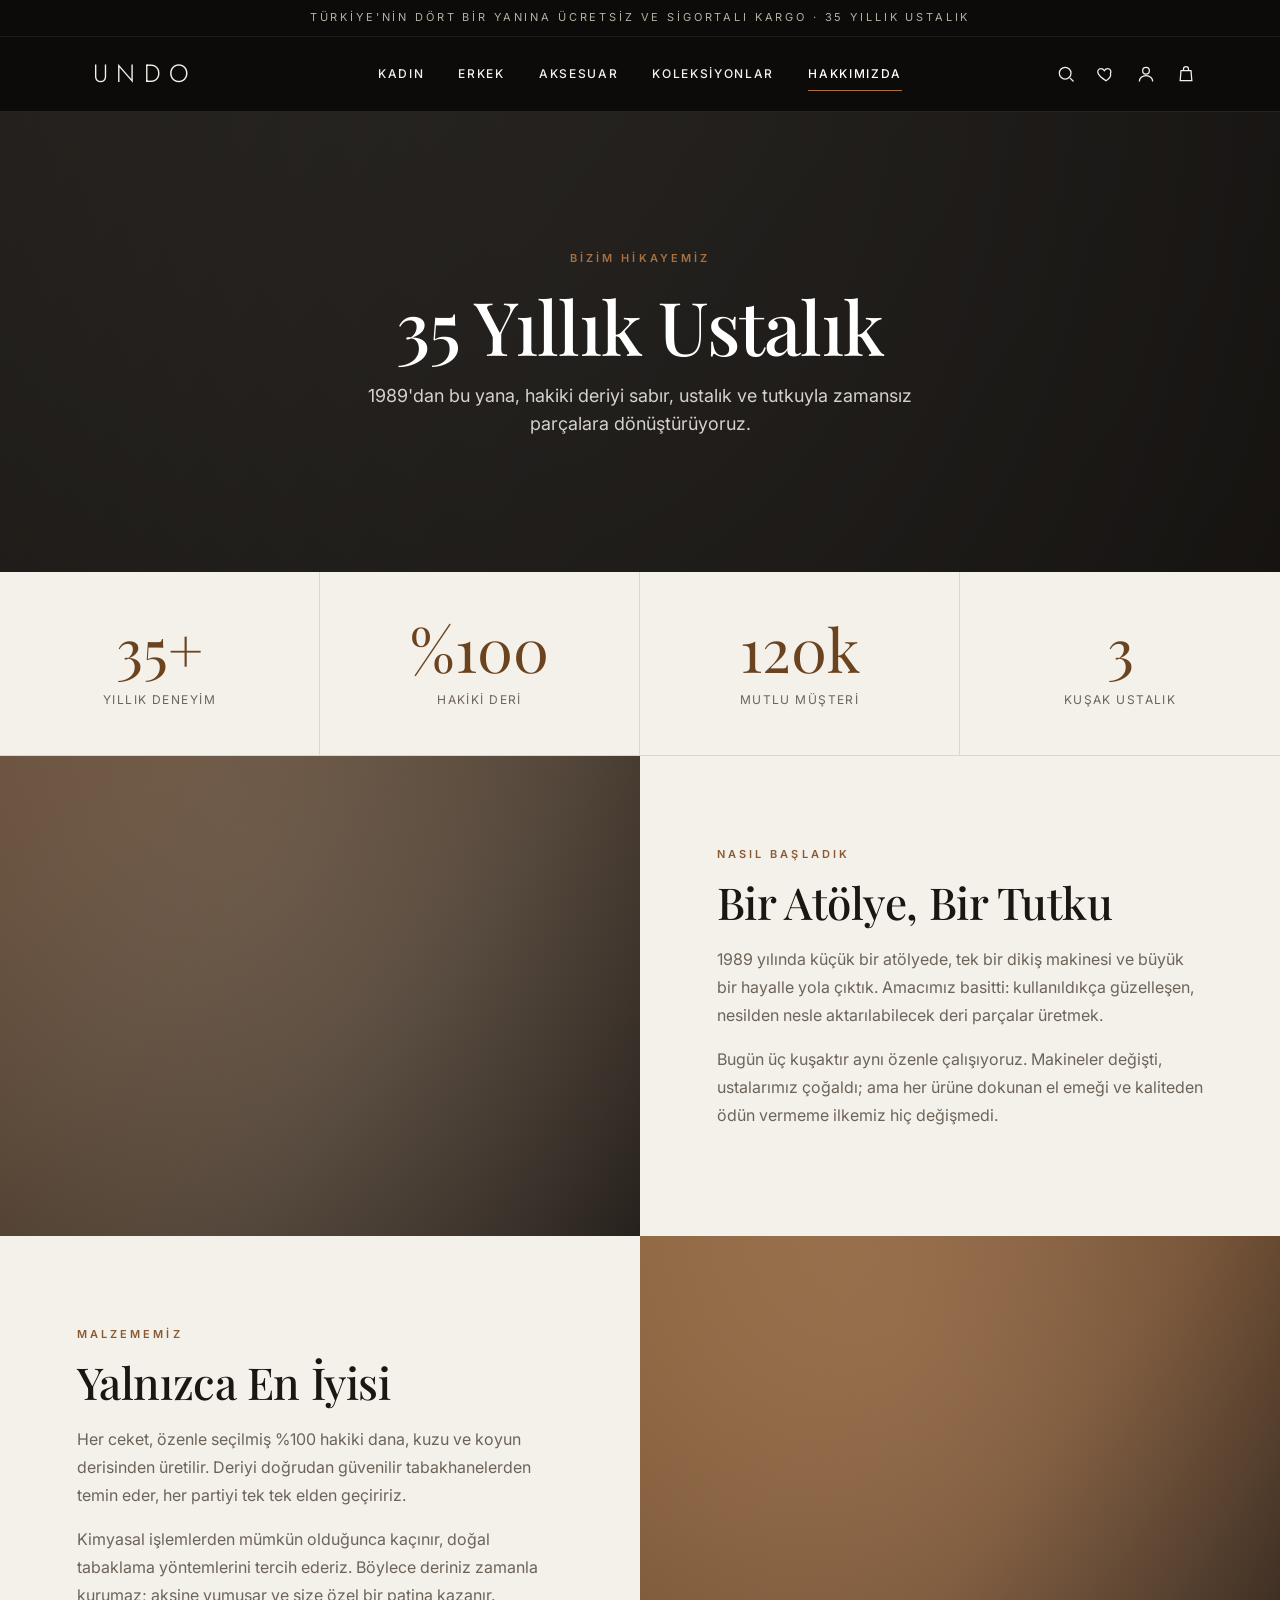
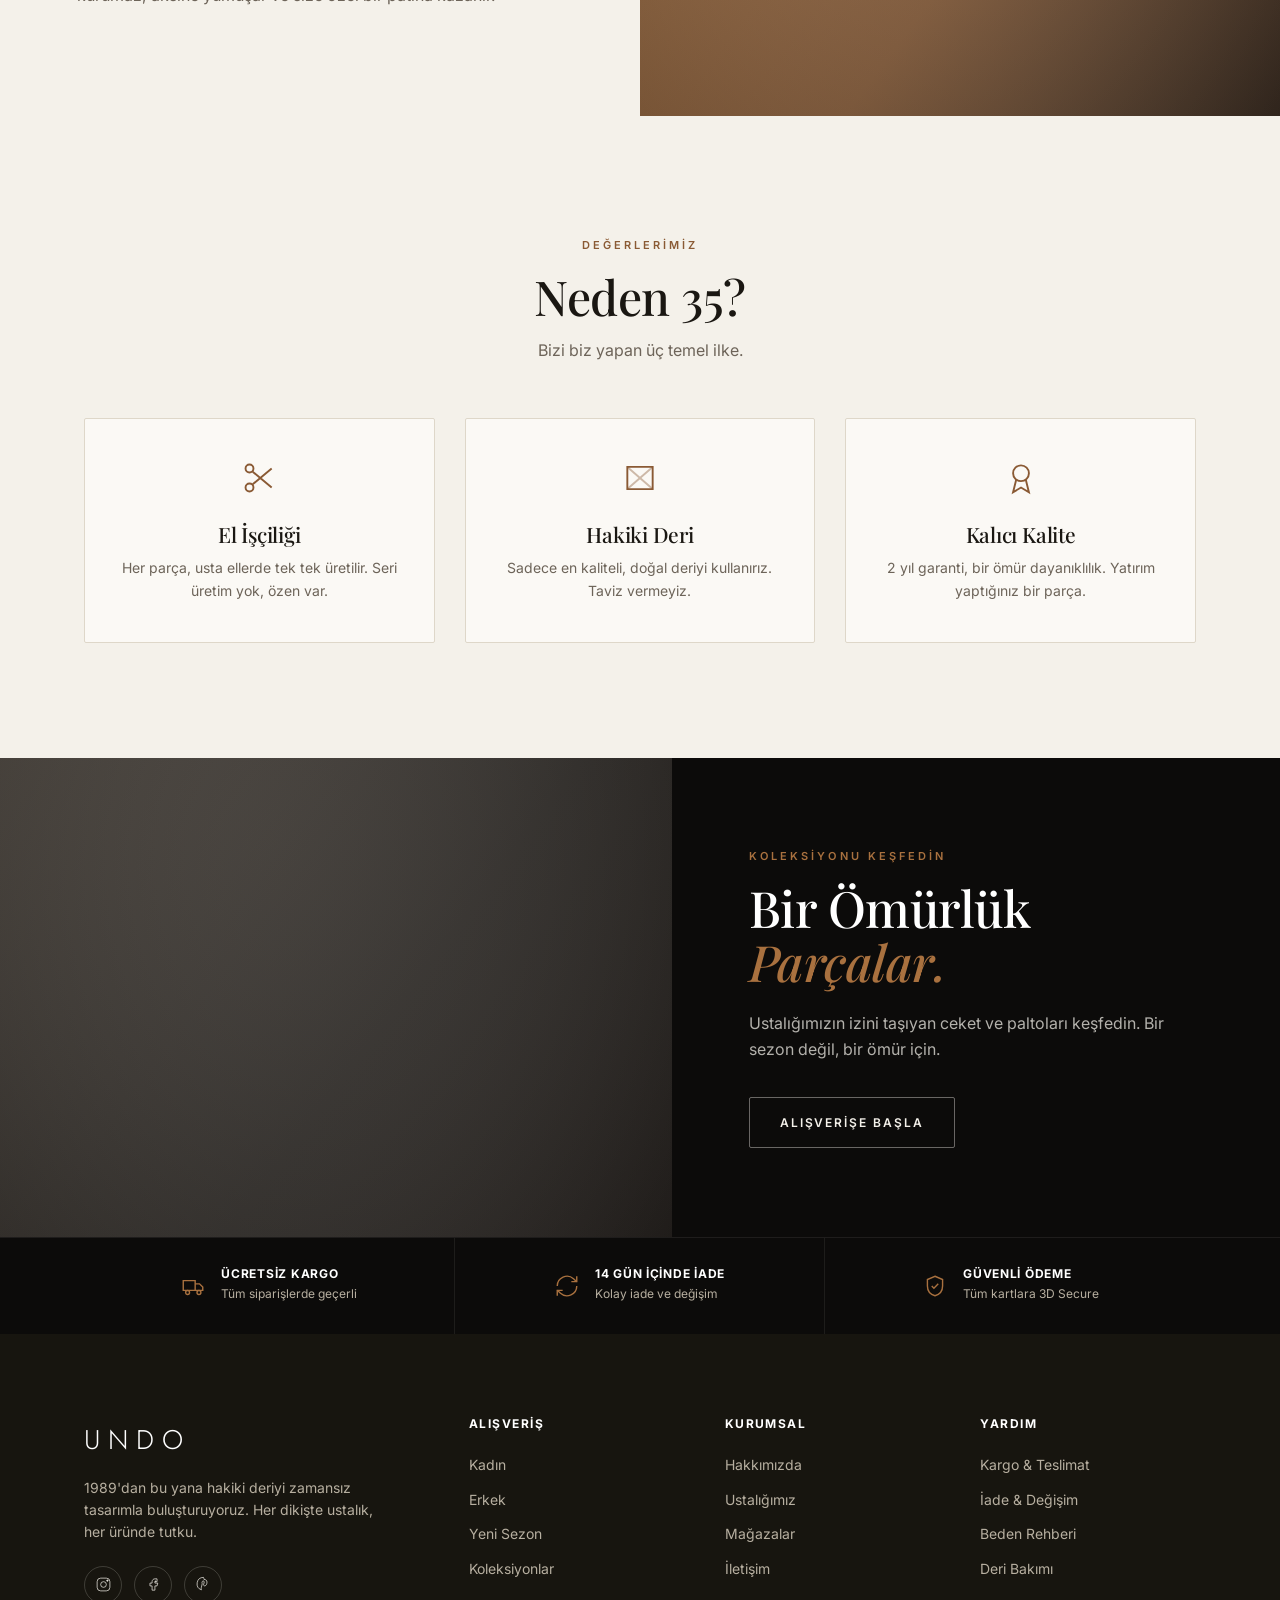
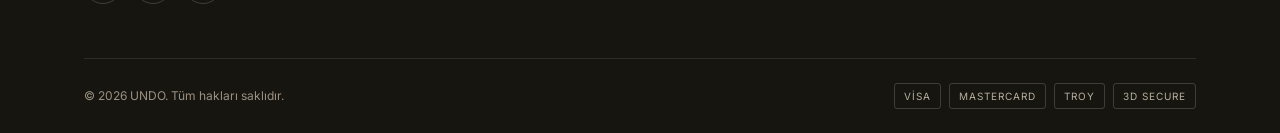
==== about.html @ 6a610bcd "Initial commit — UNDO leather storefront (static site) Full static e-commerce storefront: home, shop" ====
<!DOCTYPE html>
<html lang="tr">
<head>
<meta charset="UTF-8">
<meta name="viewport" content="width=device-width, initial-scale=1">
<title>Hakkımızda · UNDO</title>
<meta name="description" content="1989'dan bu yana hakiki deriyi zamansız tasarımla buluşturan UNDO'nun hikayesi.">
<link rel="preconnect" href="https://fonts.googleapis.com">
<link rel="preconnect" href="https://fonts.gstatic.com" crossorigin>
<link href="https://fonts.googleapis.com/css2?family=Playfair+Display:ital,wght@0,400;0,500;0,600;1,400;1,500&family=Inter:wght@400;500;600;700&family=Jost:wght@300;400;500&display=swap" rel="stylesheet">
<link rel="stylesheet" href="css/style.css">
</head>
<body data-page="about" data-nav="Hakkımızda">
<div id="site-header"></div>

<!-- HERO -->
<section class="about-hero">
  <div class="hero-bg" id="about-bg"></div>
  <div class="about-hero-inner">
    <span class="eyebrow" style="color:var(--caramel)">Bizim Hikayemiz</span>
    <h1>35 Yıllık Ustalık</h1>
    <p>1989'dan bu yana, hakiki deriyi sabır, ustalık ve tutkuyla zamansız parçalara dönüştürüyoruz.</p>
  </div>
</section>

<!-- STATS -->
<section class="about-stats">
  <div class="stat"><div class="num">35+</div><div class="lbl">Yıllık Deneyim</div></div>
  <div class="stat"><div class="num">%100</div><div class="lbl">Hakiki Deri</div></div>
  <div class="stat"><div class="num">120k</div><div class="lbl">Mutlu Müşteri</div></div>
  <div class="stat"><div class="num">3</div><div class="lbl">Kuşak Ustalık</div></div>
</section>

<!-- STORY 1 -->
<section class="split">
  <div class="split-media"><img class="ph" id="about-img1" alt="Atölye"></div>
  <div class="split-copy reveal">
    <span class="eyebrow">Nasıl Başladık</span>
    <h2>Bir Atölye, Bir Tutku</h2>
    <p>1989 yılında küçük bir atölyede, tek bir dikiş makinesi ve büyük bir hayalle yola çıktık. Amacımız basitti: kullanıldıkça güzelleşen, nesilden nesle aktarılabilecek deri parçalar üretmek.</p>
    <p>Bugün üç kuşaktır aynı özenle çalışıyoruz. Makineler değişti, ustalarımız çoğaldı; ama her ürüne dokunan el emeği ve kaliteden ödün vermeme ilkemiz hiç değişmedi.</p>
  </div>
</section>

<!-- STORY 2 -->
<section class="split rev">
  <div class="split-media"><img class="ph" id="about-img2" alt="Deri seçimi"></div>
  <div class="split-copy reveal">
    <span class="eyebrow">Malzememiz</span>
    <h2>Yalnızca En İyisi</h2>
    <p>Her ceket, özenle seçilmiş %100 hakiki dana, kuzu ve koyun derisinden üretilir. Deriyi doğrudan güvenilir tabakhanelerden temin eder, her partiyi tek tek elden geçiririz.</p>
    <p>Kimyasal işlemlerden mümkün olduğunca kaçınır, doğal tabaklama yöntemlerini tercih ederiz. Böylece deriniz zamanla kurumaz; aksine yumuşar ve size özel bir patina kazanır.</p>
  </div>
</section>

<!-- VALUES -->
<section class="section">
  <div class="wrap">
    <div class="section-head reveal">
      <span class="eyebrow">Değerlerimiz</span>
      <h2>Neden 35?</h2>
      <p>Bizi biz yapan üç temel ilke.</p>
    </div>
    <div class="values-grid reveal" id="about-values"></div>
  </div>
</section>

<!-- CTA -->
<section class="story">
  <div class="story-grid">
    <div class="story-media"><img class="ph" id="about-img3" alt=""></div>
    <div class="story-copy reveal">
      <span class="eyebrow" style="color:var(--caramel)">Koleksiyonu Keşfedin</span>
      <h2>Bir Ömürlük<br><em>Parçalar.</em></h2>
      <p>Ustalığımızın izini taşıyan ceket ve paltoları keşfedin. Bir sezon değil, bir ömür için.</p>
      <a href="shop.html" class="btn btn-ghost-dark">Alışverişe Başla</a>
    </div>
  </div>
</section>

<div id="site-footer"></div>
<script src="js/products.js"></script>
<script src="js/auth.js"></script>
<script src="js/app.js"></script>
<script>
  document.getElementById("about-bg").innerHTML = `<img src="${scenePH('siyah')}" alt="">`;
  document.getElementById("about-img1").src = scenePH('kahve');
  document.getElementById("about-img2").src = scenePH('taba');
  document.getElementById("about-img3").src = scenePH('siyah');
  document.getElementById("about-values").innerHTML = [
    [IC.scissors,"El İşçiliği","Her parça, usta ellerde tek tek üretilir. Seri üretim yok, özen var."],
    [IC.leather,"Hakiki Deri","Sadece en kaliteli, doğal deriyi kullanırız. Taviz vermeyiz."],
    [IC.award,"Kalıcı Kalite","2 yıl garanti, bir ömür dayanıklılık. Yatırım yaptığınız bir parça."],
  ].map(([ic,t,p])=>`<div class="value-card">${ic}<h3>${t}</h3><p>${p}</p></div>`).join("");
</script>
</body>
</html>
---- css/style.css ----
/* ============================================================
   35 — Leather Atelier  ·  Design System
   Modern luxury · minimal · warm
   ============================================================ */

/* ---------- Design Tokens ---------- */
:root {
  /* Surfaces */
  --ink:        #0c0b0a;   /* near-black header / footer */
  --ink-soft:   #17150f;
  --cream:      #f4f1ea;   /* page background */
  --cream-2:    #eae5db;   /* alt band */
  --paper:      #fbf9f5;   /* cards */
  --line:       #ded7c9;   /* hairlines */
  --line-dark:  #2a2620;

  /* Text */
  --text:       #1a1712;
  --text-soft:  #6d6459;
  --text-mute:  #9a9184;
  --on-dark:    #f4f1ea;
  --on-dark-soft:#b7 afa0;
  --on-dark-soft:#b7afa0;

  /* Leather accents */
  --tan:        #8a5a34;
  --tan-deep:   #6b431f;
  --caramel:    #a9713f;
  --espresso:   #3b2a1c;

  /* Feedback */
  --gold:       #b8863b;

  /* Type */
  --serif: "Playfair Display", "Times New Roman", serif;
  --sans:  "Inter", "Helvetica Neue", Arial, sans-serif;

  /* Rhythm */
  --wrap: 1240px;
  --gutter: clamp(20px, 5vw, 64px);
  --radius: 2px;
  --ease: cubic-bezier(.22,.61,.36,1);
  --shadow: 0 18px 50px -24px rgba(30,22,12,.35);
  --shadow-sm: 0 8px 24px -16px rgba(30,22,12,.4);
}

/* ---------- Reset ---------- */
*,*::before,*::after { box-sizing: border-box; margin: 0; padding: 0; }
html { scroll-behavior: smooth; -webkit-text-size-adjust: 100%; }
body {
  font-family: var(--sans);
  background: var(--cream);
  color: var(--text);
  line-height: 1.6;
  font-size: 16px;
  -webkit-font-smoothing: antialiased;
  text-rendering: optimizeLegibility;
  overflow-x: hidden;
}
img { max-width: 100%; display: block; }
a { color: inherit; text-decoration: none; }
button { font-family: inherit; cursor: pointer; border: none; background: none; color: inherit; }
ul { list-style: none; }
input, select, textarea { font-family: inherit; font-size: inherit; color: inherit; }

h1,h2,h3,h4 { font-family: var(--serif); font-weight: 500; line-height: 1.08; letter-spacing: -0.01em; }

/* ---------- Layout helpers ---------- */
.wrap { max-width: var(--wrap); margin-inline: auto; padding-inline: var(--gutter); }
.eyebrow {
  font-size: 11px; letter-spacing: .28em; text-transform: uppercase;
  color: var(--tan); font-weight: 600;
}
.center { text-align: center; }
.muted { color: var(--text-soft); }

/* ---------- Buttons ---------- */
.btn {
  display: inline-flex; align-items: center; justify-content: center; gap: 10px;
  padding: 15px 30px; font-size: 12px; letter-spacing: .16em; text-transform: uppercase;
  font-weight: 600; border-radius: var(--radius); transition: all .35s var(--ease);
  border: 1px solid transparent; white-space: nowrap;
}
.btn-solid { background: var(--ink); color: var(--on-dark); }
.btn-solid:hover { background: var(--tan-deep); transform: translateY(-2px); }
.btn-outline { background: transparent; color: var(--text); border-color: var(--text); }
.btn-outline:hover { background: var(--text); color: var(--cream); }
.btn-ghost-dark { background: transparent; color: var(--on-dark); border-color: rgba(244,241,234,.4); }
.btn-ghost-dark:hover { background: var(--on-dark); color: var(--ink); border-color: var(--on-dark); }
.btn-block { width: 100%; }
.btn-sm { padding: 11px 20px; font-size: 11px; }

/* ============================================================
   HEADER
   ============================================================ */
.topbar {
  background: var(--ink); color: var(--on-dark);
  text-align: center; font-size: 11px; letter-spacing: .26em; text-transform: uppercase;
  padding: 9px 16px; border-bottom: 1px solid rgba(244,241,234,.08);
  color: var(--on-dark-soft);
}
.site-header {
  position: sticky; top: 0; z-index: 60;
  background: var(--ink); color: var(--on-dark);
  border-bottom: 1px solid rgba(244,241,234,.1);
}
.header-inner {
  display: grid; grid-template-columns: 1fr auto 1fr; align-items: center;
  height: 74px; gap: 20px;
}
.brand { display: flex; align-items: baseline; font-family: "Jost", var(--sans); }
.brand .mark { font-size: 25px; font-weight: 300; line-height: 1; letter-spacing: .34em; text-transform: uppercase; padding-left: .34em; }
.brand .sub { font-size: 9px; letter-spacing: .3em; text-transform: uppercase; color: var(--on-dark-soft); font-family: var(--sans); }

.main-nav { display: flex; justify-content: center; gap: 34px; }
.main-nav a {
  font-size: 12px; letter-spacing: .14em; text-transform: uppercase; font-weight: 500;
  color: var(--on-dark); position: relative; padding: 6px 0; transition: color .3s;
}
.main-nav a::after {
  content: ""; position: absolute; left: 0; bottom: -2px; height: 1px; width: 0;
  background: var(--caramel); transition: width .35s var(--ease);
}
.main-nav a:hover { color: #fff; }
.main-nav a:hover::after, .main-nav a.active::after { width: 100%; }
.main-nav a.active { color: #fff; }

.header-actions { display: flex; justify-content: flex-end; align-items: center; gap: 20px; }
.icon-btn { display: inline-flex; color: var(--on-dark); transition: color .3s, transform .3s; position: relative; }
.icon-btn:hover { color: var(--caramel); transform: translateY(-1px); }
.icon-btn svg { width: 20px; height: 20px; stroke-width: 1.5; }
.cart-count {
  position: absolute; top: -8px; right: -10px; min-width: 17px; height: 17px; padding: 0 4px;
  background: var(--caramel); color: #fff; border-radius: 999px;
  font-size: 10px; font-weight: 700; display: flex; align-items: center; justify-content: center;
  font-family: var(--sans); letter-spacing: 0; transform: scale(0); transition: transform .3s var(--ease);
}
.cart-count.show { transform: scale(1); }
.menu-toggle { display: none; color: var(--on-dark); }
.menu-toggle svg { width: 24px; height: 24px; }

/* mobile drawer */
.mobile-nav {
  position: fixed; inset: 0 0 0 auto; width: min(82vw, 340px); background: var(--ink);
  color: var(--on-dark); z-index: 90; transform: translateX(100%); transition: transform .45s var(--ease);
  padding: 90px 34px 40px; display: flex; flex-direction: column; gap: 4px;
}
.mobile-nav.open { transform: translateX(0); box-shadow: -30px 0 60px -20px rgba(0,0,0,.6); }
.mobile-nav a { font-family: var(--serif); font-size: 24px; padding: 12px 0; border-bottom: 1px solid rgba(244,241,234,.09); }
.mobile-nav .close { position: absolute; top: 26px; right: 28px; color: var(--on-dark); }
.mobile-nav .close svg { width: 26px; height: 26px; }
.scrim { position: fixed; inset: 0; background: rgba(8,7,6,.55); backdrop-filter: blur(2px); z-index: 80; opacity: 0; visibility: hidden; transition: .4s; }
.scrim.open { opacity: 1; visibility: visible; }

/* ============================================================
   HERO
   ============================================================ */
.hero {
  position: relative; min-height: 620px; display: flex; align-items: center;
  color: var(--on-dark); overflow: hidden; background: var(--espresso);
}
.hero-bg { position: absolute; inset: 0; z-index: 0; }
.hero-bg img, .hero-bg svg { width: 100%; height: 100%; object-fit: cover; }
.hero::after {
  content: ""; position: absolute; inset: 0; z-index: 1;
  background: linear-gradient(90deg, rgba(10,8,6,.82) 0%, rgba(10,8,6,.55) 42%, rgba(10,8,6,.15) 100%);
}
.hero-inner { position: relative; z-index: 2; max-width: var(--wrap); margin-inline: auto; padding-inline: var(--gutter); width: 100%; }
.hero-copy { max-width: 560px; }
.hero h1 { font-size: clamp(44px, 6.4vw, 82px); color: #fff; margin: 18px 0 22px; }
.hero h1 .thin { display: block; color: var(--caramel); }
.hero p { font-size: 17px; color: rgba(244,241,234,.82); max-width: 400px; margin-bottom: 34px; }
.hero-cta { display: flex; gap: 14px; flex-wrap: wrap; }

/* ============================================================
   FEATURE STRIP
   ============================================================ */
.features { border-bottom: 1px solid var(--line); background: var(--cream); }
.features-grid { display: grid; grid-template-columns: repeat(4,1fr); }
.feature {
  display: flex; gap: 16px; align-items: flex-start; padding: 34px var(--gutter);
  border-right: 1px solid var(--line);
}
.feature:last-child { border-right: none; }
.feature svg { width: 30px; height: 30px; stroke: var(--tan); stroke-width: 1.3; flex-shrink: 0; }
.feature h4 { font-family: var(--sans); font-size: 13px; letter-spacing: .04em; text-transform: uppercase; margin-bottom: 5px; font-weight: 700; }
.feature p { font-size: 13px; color: var(--text-soft); line-height: 1.5; }

/* ============================================================
   SECTION SHELL
   ============================================================ */
.section { padding: clamp(64px, 9vw, 118px) 0; }
.section-head { text-align: center; max-width: 620px; margin: 0 auto 54px; }
.section-head h2 { font-size: clamp(30px, 4.2vw, 48px); margin: 14px 0 16px; }
.section-head p { color: var(--text-soft); font-size: 16px; }

/* ============================================================
   CATEGORY GRID
   ============================================================ */
.cat-grid { display: grid; grid-template-columns: repeat(4,1fr); gap: 18px; }
.cat-card {
  position: relative; aspect-ratio: 3/4; overflow: hidden; border-radius: var(--radius);
  display: flex; align-items: flex-end; color: #fff; isolation: isolate;
}
.cat-card img, .cat-card .ph { position: absolute; inset: 0; width: 100%; height: 100%; object-fit: cover; z-index: -2; transition: transform 1.1s var(--ease); }
.cat-card::after { content: ""; position: absolute; inset: 0; z-index: -1; background: linear-gradient(to top, rgba(8,6,4,.78) 0%, rgba(8,6,4,.1) 55%, transparent 100%); }
.cat-card:hover img, .cat-card:hover .ph { transform: scale(1.06); }
.cat-card .cat-label { padding: 26px 24px; width: 100%; }
.cat-card .cat-label h3 { font-size: 24px; color: #fff; }
.cat-card .cat-label span { font-size: 11px; letter-spacing: .2em; text-transform: uppercase; color: rgba(255,255,255,.82); display: inline-flex; align-items: center; gap: 7px; margin-top: 8px; }
.cat-card .cat-label span svg { width: 14px; height: 14px; transition: transform .4s var(--ease); }
.cat-card:hover .cat-label span svg { transform: translateX(5px); }

/* ============================================================
   PRODUCT CARD / GRID
   ============================================================ */
.product-grid { display: grid; grid-template-columns: repeat(3,1fr); gap: 26px 22px; }
.product-grid.cols-4 { grid-template-columns: repeat(4,1fr); }
.product-card { position: relative; }
.product-card .thumb {
  position: relative; aspect-ratio: 4/5; background: var(--paper);
  border: 1px solid var(--line); border-radius: var(--radius); overflow: hidden; margin-bottom: 14px;
}
.product-card .thumb img, .product-card .thumb .ph { width: 100%; height: 100%; object-fit: cover; transition: transform .9s var(--ease), opacity .5s; }
.product-card:hover .thumb img, .product-card:hover .thumb .ph { transform: scale(1.05); }
.product-card .badge {
  position: absolute; top: 12px; left: 12px; z-index: 2; background: var(--ink); color: var(--on-dark);
  font-size: 10px; letter-spacing: .12em; text-transform: uppercase; padding: 5px 10px; border-radius: var(--radius); font-weight: 600;
}
.wish {
  position: absolute; top: 10px; right: 10px; z-index: 2; width: 34px; height: 34px; border-radius: 999px;
  background: rgba(251,249,245,.9); display: flex; align-items: center; justify-content: center;
  opacity: 0; transform: translateY(-6px); transition: .35s var(--ease); backdrop-filter: blur(4px);
}
.product-card:hover .wish { opacity: 1; transform: translateY(0); }
.wish svg { width: 17px; height: 17px; stroke: var(--text); stroke-width: 1.6; fill: none; transition: .3s; }
.wish.active svg, .wish:hover svg { fill: var(--tan); stroke: var(--tan); }
.quick-add {
  position: absolute; left: 12px; right: 12px; bottom: 12px; z-index: 2;
  opacity: 0; transform: translateY(10px); transition: .4s var(--ease);
}
.product-card:hover .quick-add { opacity: 1; transform: translateY(0); }
.product-info h3 { font-family: var(--sans); font-size: 14px; font-weight: 600; letter-spacing: .01em; margin-bottom: 5px; }
.product-info h3 a:hover { color: var(--tan); }
.product-meta { display: flex; align-items: center; justify-content: space-between; }
.price { font-size: 15px; font-weight: 700; letter-spacing: .01em; }
.price .old { color: var(--text-mute); text-decoration: line-through; font-weight: 400; font-size: 13px; margin-right: 7px; }
.swatch-row { display: flex; gap: 5px; }
.swatch { width: 13px; height: 13px; border-radius: 999px; border: 1px solid rgba(0,0,0,.15); }

/* ============================================================
   STORY BAND
   ============================================================ */
.story { background: var(--ink); color: var(--on-dark); position: relative; overflow: hidden; }
.story-grid { display: grid; grid-template-columns: 1.05fr .95fr; align-items: stretch; }
.story-media { position: relative; min-height: 460px; }
.story-media img, .story-media .ph { position: absolute; inset: 0; width: 100%; height: 100%; object-fit: cover; }
.story-copy { padding: clamp(48px, 7vw, 96px) clamp(32px, 6vw, 84px); display: flex; flex-direction: column; justify-content: center; }
.story-copy h2 { font-size: clamp(30px, 4vw, 50px); color: #fff; margin: 16px 0 22px; }
.story-copy h2 em { font-style: italic; color: var(--caramel); }
.story-copy p { color: rgba(244,241,234,.72); margin-bottom: 18px; max-width: 460px; }
.story-copy .btn { margin-top: 16px; align-self: flex-start; }

/* ============================================================
   NEWSLETTER
   ============================================================ */
.news { background: var(--cream-2); }
/* Newsletter — foto arka planlı varyant (mockup) */
.news-photo { position: relative; overflow: hidden; background: var(--ink); }
.news-photo::before { content: ""; position: absolute; inset: 0; z-index: 0;
  background: url("../assets/footer.png") center right / cover no-repeat; opacity: .55; }
.news-photo::after { content: ""; position: absolute; inset: 0; z-index: 1;
  background: linear-gradient(90deg, rgba(12,11,10,.94) 0%, rgba(12,11,10,.62) 55%, rgba(12,11,10,.2) 100%); }
.news-photo .news-inner { position: relative; z-index: 2; margin: 0; text-align: left; max-width: 520px; }
.news-photo .eyebrow { color: var(--caramel); }
.news-photo h2 { color: #fff; }
.news-photo p { color: rgba(244,241,234,.82); }
.news-photo .news-form { margin: 0; }
.news-inner { text-align: center; max-width: 560px; margin: 0 auto; }
.news h2 { font-size: clamp(28px, 3.6vw, 42px); margin: 14px 0 14px; }
.news p { color: var(--text-soft); margin-bottom: 28px; }
.news-form { display: flex; gap: 10px; max-width: 440px; margin: 0 auto; }
.news-form input {
  flex: 1; padding: 15px 18px; border: 1px solid var(--line); background: var(--paper);
  border-radius: var(--radius); outline: none; transition: border-color .3s;
}
.news-form input:focus { border-color: var(--tan); }

/* ============================================================
   FOOTER
   ============================================================ */
.trust-bar { background: var(--ink); color: var(--on-dark); border-top: 1px solid rgba(244,241,234,.08); }
.trust-grid { display: grid; grid-template-columns: repeat(3,1fr); }
.trust { display: flex; gap: 15px; align-items: center; padding: 30px var(--gutter); border-right: 1px solid rgba(244,241,234,.08); justify-content: center; }
.trust:last-child { border-right: none; }
.trust svg { width: 26px; height: 26px; stroke: var(--caramel); stroke-width: 1.3; }
.trust h4 { font-family: var(--sans); font-size: 12px; text-transform: uppercase; letter-spacing: .06em; font-weight: 700; color: #fff; margin-bottom: 3px; }
.trust p { font-size: 12px; color: var(--on-dark-soft); }

.site-footer { background: var(--ink-soft); color: var(--on-dark); padding: clamp(56px,7vw,84px) 0 0; }
.footer-top { display: grid; grid-template-columns: 1.6fr 1fr 1fr 1fr; gap: 40px; padding-bottom: 54px; }
.footer-brand .mark { font-family: "Jost", var(--sans); font-size: 27px; font-weight: 300; letter-spacing: .3em; text-transform: uppercase; color: #fff; }
.footer-brand p { color: var(--on-dark-soft); font-size: 14px; margin: 16px 0 22px; max-width: 300px; }
.socials { display: flex; gap: 12px; }
.socials a { width: 38px; height: 38px; border: 1px solid rgba(244,241,234,.18); border-radius: 999px; display: flex; align-items: center; justify-content: center; transition: .3s; }
.socials a:hover { background: var(--caramel); border-color: var(--caramel); }
.socials svg { width: 17px; height: 17px; }
.footer-col h4 { font-family: var(--sans); font-size: 12px; text-transform: uppercase; letter-spacing: .12em; color: #fff; margin-bottom: 18px; font-weight: 700; }
.footer-col a { display: block; color: var(--on-dark-soft); font-size: 14px; padding: 6px 0; transition: color .3s, padding-left .3s; }
.footer-col a:hover { color: #fff; padding-left: 4px; }
.footer-bottom { border-top: 1px solid rgba(244,241,234,.1); padding: 24px 0; display: flex; justify-content: space-between; align-items: center; gap: 16px; flex-wrap: wrap; }
.footer-bottom p { font-size: 12px; color: var(--text-mute); }
.pay-icons { display: flex; gap: 8px; align-items: center; }
.pay-icons span { font-size: 10px; letter-spacing: .1em; color: var(--on-dark-soft); border: 1px solid rgba(244,241,234,.18); padding: 4px 9px; border-radius: 3px; text-transform: uppercase; }

/* ============================================================
   BREADCRUMB
   ============================================================ */
.breadcrumb { padding: 22px 0; font-size: 12px; letter-spacing: .04em; color: var(--text-soft); }
.breadcrumb a:hover { color: var(--tan); }
.breadcrumb .sep { margin: 0 9px; color: var(--text-mute); }
.breadcrumb .current { color: var(--text); }

/* ============================================================
   SHOP LAYOUT (listing)
   ============================================================ */
.shop-head { padding: 8px 0 30px; border-bottom: 1px solid var(--line); margin-bottom: 34px; }
.shop-head h1 { font-size: clamp(30px,4vw,46px); }
.shop-head p { color: var(--text-soft); margin-top: 8px; }
.shop-layout { display: grid; grid-template-columns: 240px 1fr; gap: 46px; align-items: start; padding-bottom: 90px; }
.filters { position: sticky; top: 96px; }
.close-filters { display: none; }
.filter-block { padding: 22px 0; border-bottom: 1px solid var(--line); }
.filter-block:first-child { padding-top: 0; }
.filter-block h4 { font-family: var(--sans); font-size: 12px; letter-spacing: .14em; text-transform: uppercase; font-weight: 700; margin-bottom: 16px; }
.filter-opt { display: flex; align-items: center; gap: 10px; padding: 6px 0; font-size: 14px; color: var(--text-soft); cursor: pointer; transition: color .25s; }
.filter-opt:hover { color: var(--text); }
.filter-opt input { accent-color: var(--tan); width: 15px; height: 15px; }
.filter-opt.active { color: var(--text); font-weight: 500; }
.color-opts { display: flex; gap: 10px; flex-wrap: wrap; }
.color-dot { width: 26px; height: 26px; border-radius: 999px; border: 2px solid transparent; box-shadow: 0 0 0 1px var(--line); cursor: pointer; transition: .25s; }
.color-dot:hover, .color-dot.active { border-color: var(--paper); box-shadow: 0 0 0 1px var(--tan); transform: scale(1.08); }

.shop-toolbar { display: flex; justify-content: space-between; align-items: center; margin-bottom: 26px; }
.result-count { font-size: 13px; color: var(--text-soft); }
.sort-wrap { display: flex; align-items: center; gap: 10px; font-size: 13px; }
.sort-wrap select { padding: 9px 32px 9px 14px; border: 1px solid var(--line); background: var(--paper) url("data:image/svg+xml;charset=utf8,%3Csvg xmlns='http://www.w3.org/2000/svg' width='12' height='12' viewBox='0 0 24 24' fill='none' stroke='%236d6459' stroke-width='2'%3E%3Cpath d='M6 9l6 6 6-6'/%3E%3C/svg%3E") no-repeat right 12px center; border-radius: var(--radius); appearance: none; cursor: pointer; }
.filter-toggle-mobile { display: none; }

/* ============================================================
   PRODUCT DETAIL
   ============================================================ */
.pdp { display: grid; grid-template-columns: 1fr 1fr; gap: 60px; padding: 20px 0 90px; align-items: start; }
.gallery { display: grid; grid-template-columns: 76px 1fr; gap: 16px; position: sticky; top: 96px; }
.thumbs { display: flex; flex-direction: column; gap: 12px; }
.thumbs button { aspect-ratio: 4/5; border: 1px solid var(--line); border-radius: var(--radius); overflow: hidden; background: var(--paper); transition: border-color .3s; }
.thumbs button.active { border-color: var(--ink); }
.thumbs img, .thumbs .ph { width: 100%; height: 100%; object-fit: cover; }
.main-image { aspect-ratio: 4/5; border: 1px solid var(--line); border-radius: var(--radius); overflow: hidden; background: var(--paper); }
.main-image img, .main-image .ph { width: 100%; height: 100%; object-fit: cover; }

.pdp-info { padding-top: 6px; }
.pdp-info h1 { font-size: clamp(28px, 3.4vw, 42px); margin: 8px 0 14px; }
.rating { display: flex; align-items: center; gap: 8px; margin-bottom: 18px; font-size: 13px; color: var(--text-soft); }
.stars { display: inline-flex; gap: 2px; }
.stars svg { width: 15px; height: 15px; fill: var(--gold); stroke: var(--gold); }
.stars svg.empty { fill: none; stroke: var(--line); }
.pdp-price { font-size: 26px; font-weight: 700; margin-bottom: 22px; }
.pdp-price .old { color: var(--text-mute); text-decoration: line-through; font-weight: 400; font-size: 18px; margin-right: 10px; }
.pdp-desc { color: var(--text-soft); margin-bottom: 26px; line-height: 1.7; }
.opt-label { font-size: 12px; letter-spacing: .08em; text-transform: uppercase; font-weight: 700; margin-bottom: 12px; }
.opt-label span { color: var(--text-soft); font-weight: 400; text-transform: none; letter-spacing: 0; margin-left: 8px; }
.color-select { display: flex; gap: 12px; margin-bottom: 26px; }
.color-select .color-dot { width: 32px; height: 32px; }
.size-select { display: flex; gap: 10px; margin-bottom: 30px; flex-wrap: wrap; }
.size-btn { min-width: 48px; height: 46px; padding: 0 12px; border: 1px solid var(--line); border-radius: var(--radius); font-size: 13px; font-weight: 600; transition: .25s; background: var(--paper); }
.size-btn:hover { border-color: var(--text); }
.size-btn.active { background: var(--ink); color: var(--on-dark); border-color: var(--ink); }
.size-btn.disabled { opacity: .35; text-decoration: line-through; cursor: not-allowed; }
.qty-row { display: flex; gap: 14px; margin-bottom: 20px; align-items: stretch; }
.qty-stepper { display: flex; align-items: center; border: 1px solid var(--line); border-radius: var(--radius); }
.qty-stepper button { width: 46px; height: 52px; font-size: 18px; color: var(--text-soft); transition: color .2s; }
.qty-stepper button:hover { color: var(--text); }
.qty-stepper input { width: 44px; text-align: center; border: none; outline: none; background: transparent; font-weight: 600; }
.pdp-actions { display: flex; flex-direction: column; gap: 12px; margin-bottom: 26px; }
.pdp-actions .btn { height: 52px; }
.pdp-assurances { display: grid; grid-template-columns: repeat(3,1fr); gap: 14px; border-top: 1px solid var(--line); border-bottom: 1px solid var(--line); padding: 22px 0; margin-bottom: 30px; }
.assurance { display: flex; gap: 10px; align-items: flex-start; }
.assurance svg { width: 22px; height: 22px; stroke: var(--tan); stroke-width: 1.3; flex-shrink: 0; }
.assurance h5 { font-family: var(--sans); font-size: 12px; font-weight: 700; margin-bottom: 2px; }
.assurance p { font-size: 11px; color: var(--text-soft); line-height: 1.4; }

/* tabs */
.tabs { border-top: 1px solid var(--line); margin-top: 60px; }
.tab-nav { display: flex; gap: 34px; border-bottom: 1px solid var(--line); }
.tab-nav button { padding: 20px 0; font-size: 13px; letter-spacing: .1em; text-transform: uppercase; font-weight: 600; color: var(--text-mute); position: relative; }
.tab-nav button.active { color: var(--text); }
.tab-nav button.active::after { content: ""; position: absolute; left: 0; bottom: -1px; height: 2px; width: 100%; background: var(--ink); }
.tab-body { padding: 34px 0; max-width: 760px; }
.tab-panel { display: none; }
.tab-panel.active { display: block; }
.tab-panel p { color: var(--text-soft); margin-bottom: 14px; line-height: 1.7; }
.tab-panel ul { display: grid; gap: 10px; }
.tab-panel ul li { position: relative; padding-left: 22px; color: var(--text-soft); }
.tab-panel ul li::before { content: ""; position: absolute; left: 0; top: 9px; width: 6px; height: 6px; background: var(--tan); border-radius: 999px; }

/* ============================================================
   CART
   ============================================================ */
.page-hero { padding: 46px 0 30px; border-bottom: 1px solid var(--line); margin-bottom: 40px; text-align: center; }
.page-hero h1 { font-size: clamp(32px,4.4vw,52px); }
.page-hero p { color: var(--text-soft); margin-top: 10px; }

.cart-layout { display: grid; grid-template-columns: 1fr 370px; gap: 46px; align-items: start; padding-bottom: 90px; }
.cart-items { display: flex; flex-direction: column; }
.cart-row { display: grid; grid-template-columns: 96px 1fr auto; gap: 20px; padding: 26px 0; border-bottom: 1px solid var(--line); align-items: center; }
.cart-row:first-child { padding-top: 0; }
.cart-thumb { aspect-ratio: 4/5; border: 1px solid var(--line); border-radius: var(--radius); overflow: hidden; background: var(--paper); }
.cart-thumb img, .cart-thumb .ph { width: 100%; height: 100%; object-fit: cover; }
.cart-detail h3 { font-family: var(--sans); font-size: 15px; font-weight: 600; margin-bottom: 5px; }
.cart-detail .variant { font-size: 12px; color: var(--text-soft); margin-bottom: 12px; }
.cart-detail .row-controls { display: flex; align-items: center; gap: 18px; }
.cart-detail .qty-stepper button { height: 38px; width: 36px; }
.remove-btn { font-size: 12px; color: var(--text-mute); display: inline-flex; align-items: center; gap: 5px; transition: color .25s; }
.remove-btn:hover { color: var(--tan-deep); }
.remove-btn svg { width: 14px; height: 14px; }
.cart-row .line-price { font-weight: 700; font-size: 16px; text-align: right; }

.summary { background: var(--paper); border: 1px solid var(--line); border-radius: var(--radius); padding: 30px; position: sticky; top: 96px; }
.summary h3 { font-family: var(--sans); font-size: 13px; letter-spacing: .12em; text-transform: uppercase; font-weight: 700; margin-bottom: 22px; }
.summary-row { display: flex; justify-content: space-between; padding: 9px 0; font-size: 14px; color: var(--text-soft); }
.summary-row.total { border-top: 1px solid var(--line); margin-top: 12px; padding-top: 18px; font-size: 19px; font-weight: 700; color: var(--text); }
.summary .btn { margin-top: 22px; }
.promo { display: flex; gap: 8px; margin: 20px 0; }
.promo input { flex: 1; padding: 12px 14px; border: 1px solid var(--line); background: var(--cream); border-radius: var(--radius); outline: none; font-size: 13px; }
.free-ship-note { font-size: 12px; color: var(--tan-deep); margin-top: 14px; display: flex; gap: 7px; align-items: center; }
.free-ship-note svg { width: 15px; height: 15px; stroke: var(--tan-deep); }

.empty-state { text-align: center; padding: 70px 20px; }
.empty-state svg { width: 54px; height: 54px; stroke: var(--line-dark); stroke-width: 1; margin-bottom: 20px; color: var(--text-mute); }
.empty-state h3 { font-size: 26px; margin-bottom: 10px; }
.empty-state p { color: var(--text-soft); margin-bottom: 26px; }

/* ============================================================
   CHECKOUT
   ============================================================ */
.checkout-layout { display: grid; grid-template-columns: 1fr 400px; gap: 56px; align-items: start; padding-bottom: 90px; }
.form-section { margin-bottom: 40px; }
.form-section h3 { font-family: var(--sans); font-size: 13px; letter-spacing: .1em; text-transform: uppercase; font-weight: 700; margin-bottom: 20px; display: flex; align-items: center; gap: 10px; }
.form-section h3 .num { width: 24px; height: 24px; border-radius: 999px; background: var(--ink); color: var(--on-dark); font-size: 12px; display: inline-flex; align-items: center; justify-content: center; }
.form-grid { display: grid; grid-template-columns: 1fr 1fr; gap: 16px; }
.field { display: flex; flex-direction: column; gap: 7px; }
.field.full { grid-column: 1 / -1; }
.field label { font-size: 12px; font-weight: 600; letter-spacing: .02em; color: var(--text-soft); }
.field input, .field select { padding: 14px 15px; border: 1px solid var(--line); background: var(--paper); border-radius: var(--radius); outline: none; transition: border-color .3s; }
.field input:focus, .field select:focus { border-color: var(--tan); }
.pay-method { border: 1px solid var(--line); border-radius: var(--radius); padding: 16px 18px; display: flex; align-items: center; gap: 12px; margin-bottom: 12px; cursor: pointer; transition: border-color .3s; }
.pay-method.active { border-color: var(--ink); }
.pay-method input { accent-color: var(--tan); }
.pay-method .pm-label { font-size: 14px; font-weight: 600; }
.order-line { display: flex; gap: 14px; padding: 14px 0; border-bottom: 1px solid var(--line); }
.order-line .cart-thumb { width: 60px; }
.order-line .ol-info { flex: 1; }
.order-line .ol-info h4 { font-family: var(--sans); font-size: 13px; font-weight: 600; margin-bottom: 3px; }
.order-line .ol-info span { font-size: 12px; color: var(--text-soft); }
.order-line .ol-price { font-weight: 700; font-size: 14px; }

/* ============================================================
   ABOUT
   ============================================================ */
.about-hero { position: relative; min-height: 460px; display: flex; align-items: center; color: #fff; overflow: hidden; background: var(--espresso); }
.about-hero .hero-bg::after { content:""; position:absolute; inset:0; background: rgba(10,8,6,.55); }
.about-hero-inner { position: relative; z-index: 2; text-align: center; max-width: 720px; margin: 0 auto; padding-inline: var(--gutter); }
.about-hero h1 { font-size: clamp(40px,6vw,74px); color: #fff; margin: 16px 0; }
.about-hero p { font-size: 18px; color: rgba(244,241,234,.85); }
.about-stats { display: grid; grid-template-columns: repeat(4,1fr); border-bottom: 1px solid var(--line); }
.stat { text-align: center; padding: 46px 20px; border-right: 1px solid var(--line); }
.stat:last-child { border-right: none; }
.stat .num { font-family: var(--serif); font-size: clamp(38px,5vw,60px); color: var(--tan-deep); line-height: 1; }
.stat .lbl { font-size: 12px; letter-spacing: .12em; text-transform: uppercase; color: var(--text-soft); margin-top: 12px; }
.split { display: grid; grid-template-columns: 1fr 1fr; gap: 0; align-items: stretch; }
.split.rev .split-media { order: 2; }
.split-media { position: relative; min-height: 480px; }
.split-media img, .split-media .ph { position: absolute; inset: 0; width: 100%; height: 100%; object-fit: cover; }
.split-copy { padding: clamp(48px,7vw,96px) clamp(32px,6vw,80px); display: flex; flex-direction: column; justify-content: center; }
.split-copy h2 { font-size: clamp(28px,3.8vw,44px); margin: 14px 0 20px; }
.split-copy p { color: var(--text-soft); margin-bottom: 16px; line-height: 1.75; }
.values-grid { display: grid; grid-template-columns: repeat(3,1fr); gap: 30px; margin-top: 20px; }
.value-card { text-align: center; padding: 40px 26px; border: 1px solid var(--line); border-radius: var(--radius); background: var(--paper); transition: transform .4s var(--ease), box-shadow .4s; }
.value-card:hover { transform: translateY(-6px); box-shadow: var(--shadow); }
.value-card svg { width: 38px; height: 38px; stroke: var(--tan); stroke-width: 1.2; margin: 0 auto 18px; }
.value-card h3 { font-size: 21px; margin-bottom: 12px; }
.value-card p { color: var(--text-soft); font-size: 14px; line-height: 1.6; }

/* ============================================================
   TOAST
   ============================================================ */
.toast-wrap { position: fixed; bottom: 26px; right: 26px; z-index: 200; display: flex; flex-direction: column; gap: 10px; }
.toast {
  background: var(--ink); color: var(--on-dark); padding: 16px 20px; border-radius: var(--radius);
  box-shadow: var(--shadow); display: flex; align-items: center; gap: 12px; font-size: 14px; min-width: 260px;
  transform: translateX(120%); transition: transform .45s var(--ease); border-left: 3px solid var(--caramel);
}
.toast.show { transform: translateX(0); }
.toast svg { width: 20px; height: 20px; stroke: var(--caramel); flex-shrink: 0; }

/* ---------- reveal-on-scroll ---------- */
.reveal { opacity: 0; transform: translateY(26px); transition: opacity .8s var(--ease), transform .8s var(--ease); }
.reveal.in { opacity: 1; transform: none; }

/* ============================================================
   RESPONSIVE
   ============================================================ */
@media (max-width: 1080px) {
  .footer-top { grid-template-columns: 1fr 1fr; gap: 34px; }
  .cat-grid { grid-template-columns: repeat(2,1fr); }
}
@media (max-width: 900px) {
  .main-nav { display: none; }
  .menu-toggle { display: inline-flex; }
  .header-inner { grid-template-columns: auto 1fr auto; }
  .header-actions { gap: 16px; }
  .features-grid { grid-template-columns: 1fr 1fr; }
  .feature:nth-child(2) { border-right: none; }
  .feature:nth-child(1), .feature:nth-child(2) { border-bottom: 1px solid var(--line); }
  .product-grid, .product-grid.cols-4 { grid-template-columns: repeat(2,1fr); }
  .story-grid { grid-template-columns: 1fr; }
  .story-media { min-height: 320px; }
  .pdp { grid-template-columns: 1fr; gap: 34px; }
  .gallery { position: static; }
  .cart-layout, .checkout-layout { grid-template-columns: 1fr; gap: 30px; }
  .summary { position: static; }
  .split, .split.rev .split-media { grid-template-columns: 1fr; order: 0; }
  .about-stats { grid-template-columns: 1fr 1fr; }
  .stat:nth-child(2) { border-right: none; }
  .stat:nth-child(1), .stat:nth-child(2) { border-bottom: 1px solid var(--line); }
  .trust-grid { grid-template-columns: 1fr; }
  .trust { border-right: none; border-bottom: 1px solid rgba(244,241,234,.08); }
  .values-grid { grid-template-columns: 1fr; }
}
@media (max-width: 720px) {
  .shop-layout { grid-template-columns: 1fr; }
  .filters { position: fixed; inset: 0 0 0 auto; width: min(84vw,320px); background: var(--cream); z-index: 90; transform: translateX(100%); transition: transform .4s var(--ease); padding: 80px 24px 30px; overflow-y: auto; box-shadow: -20px 0 50px -20px rgba(0,0,0,.3); }
  .filters.open { transform: translateX(0); }
  .filters .close-filters { display: inline-flex; position: absolute; top: 24px; right: 24px; }
  .filter-toggle-mobile { display: inline-flex; align-items: center; gap: 8px; padding: 10px 16px; border: 1px solid var(--line); border-radius: var(--radius); font-size: 12px; letter-spacing: .08em; text-transform: uppercase; font-weight: 600; }
  .filter-toggle-mobile svg { width: 16px; height: 16px; }
  .gallery { grid-template-columns: 1fr; }
  .thumbs { flex-direction: row; order: 2; }
  .thumbs button { width: 64px; flex-shrink: 0; }
  .pdp-assurances { grid-template-columns: 1fr; gap: 16px; }
  .footer-top { grid-template-columns: 1fr; }
  .news-form { flex-direction: column; }
  .hero { min-height: 520px; }
}
@media (max-width: 460px) {
  .product-grid, .product-grid.cols-4 { grid-template-columns: 1fr; }
  .cat-grid { grid-template-columns: 1fr; }
  .about-stats { grid-template-columns: 1fr; }
  .stat { border-right: none; border-bottom: 1px solid var(--line); }
  .hero-cta { flex-direction: column; }
  .hero-cta .btn { width: 100%; }
}

/* ============================================================
   HESAP · AUTH · FAVORİ · DEĞERLENDİRME · SİPARİŞ · TAKİP
   ============================================================ */

/* header hesap göstergesi + favori aktif */
.header-actions .icon-btn { position: relative; }
.acct-dot { position: absolute; top: 7px; right: 7px; width: 7px; height: 7px; border-radius: 50%; background: var(--tan); border: 1.5px solid var(--ink); }
.wish.active { color: #d64545; }
.wish.active svg { fill: #d64545; stroke: #d64545; }
.product-grid.cols-3 { grid-template-columns: repeat(3, 1fr); }

/* PDP favori butonu */
.pdp-wish-btn { display: inline-flex; align-items: center; justify-content: center; gap: 9px; width: 100%; margin-top: 12px;
  padding: 14px 20px; font-size: 12px; letter-spacing: .14em; text-transform: uppercase; font-weight: 600;
  background: transparent; border: 1px solid var(--line); border-radius: var(--radius); color: var(--text); transition: all .3s var(--ease); }
.pdp-wish-btn svg { width: 18px; height: 18px; }
.pdp-wish-btn:hover { border-color: var(--tan); color: var(--tan); }
.pdp-wish-btn.active { border-color: #d64545; color: #d64545; background: rgba(214,69,69,.05); }
.pdp-wish-btn.active svg { fill: #d64545; stroke: #d64545; }

/* Değerlendirmeler */
.rev-summary { display: flex; align-items: center; gap: 20px; padding: 4px 0 22px; border-bottom: 1px solid var(--line); margin-bottom: 22px; }
.rev-big { font-family: var(--serif); font-size: 52px; line-height: 1; color: var(--text); }
.rev-summary .stars svg { width: 18px; height: 18px; }
.star-picker { display: flex; gap: 4px; margin: 4px 0 14px; }
.star-pick { padding: 2px; line-height: 0; background: none; }
.star-pick svg { width: 30px; height: 30px; fill: var(--line-dark); transition: fill .2s; }
.star-pick.on svg, .star-pick:hover svg { fill: var(--gold); }
.rev-form { background: var(--paper); border: 1px solid var(--line); border-radius: var(--radius); padding: 22px; margin-bottom: 26px; }
.rev-form h4 { font-size: 16px; margin-bottom: 12px; }
.rev-form textarea { width: 100%; padding: 12px 14px; border: 1px solid var(--line); border-radius: var(--radius); background: var(--cream); resize: vertical; margin-bottom: 12px; font-size: 14px; outline: none; }
.rev-form textarea:focus { border-color: var(--tan); }
.rev-item { padding: 16px 0; border-bottom: 1px solid var(--line); }
.rev-item:last-child { border-bottom: none; }
.rev-head { display: flex; align-items: center; gap: 12px; margin-bottom: 5px; }
.rev-head .stars svg { width: 14px; height: 14px; }
.rev-item p { color: var(--text-soft); font-size: 14px; }

/* Hesap sayfası genel */
.account-wrap { padding-top: 48px; padding-bottom: 90px; min-height: 62vh; }

/* Auth ekranı */
.auth-card { max-width: 440px; margin: 0 auto; background: var(--paper); border: 1px solid var(--line); border-radius: var(--radius); padding: 40px 36px; box-shadow: var(--shadow-sm); }
.auth-head { text-align: center; margin-bottom: 24px; }
.auth-head .mark { font-family: "Jost", var(--sans); font-size: 28px; font-weight: 300; letter-spacing: .3em; text-transform: uppercase; color: var(--tan); margin-bottom: 10px; }
.auth-head h1 { font-size: 28px; margin-bottom: 6px; }
.auth-tabs { display: flex; gap: 6px; background: var(--cream-2); padding: 5px; border-radius: var(--radius); margin-bottom: 22px; }
.auth-tabs button { flex: 1; padding: 11px; font-size: 13px; font-weight: 600; border-radius: 2px; color: var(--text-soft); transition: all .25s; }
.auth-tabs button.active { background: var(--paper); color: var(--text); box-shadow: var(--shadow-sm); }
.auth-social { display: flex; flex-direction: column; gap: 10px; }
.auth-social .btn { gap: 10px; text-transform: none; letter-spacing: .01em; font-size: 14px; }
.auth-divider { text-align: center; margin: 20px 0; position: relative; color: var(--text-mute); font-size: 12px; }
.auth-divider::before { content: ""; position: absolute; top: 50%; left: 0; right: 0; height: 1px; background: var(--line); }
.auth-divider span { background: var(--paper); padding: 0 14px; position: relative; }
.auth-form { display: flex; flex-direction: column; gap: 15px; }
.auth-form .btn { margin-top: 6px; }
.auth-note { text-align: center; font-size: 11px; color: var(--text-mute); margin-top: 18px; line-height: 1.5; }

/* Hesap paneli */
.account-head { display: flex; justify-content: space-between; align-items: flex-end; margin-bottom: 30px; gap: 16px; flex-wrap: wrap; }
.account-head h1 { font-size: clamp(28px, 4vw, 40px); margin-top: 6px; }
.account-layout { display: grid; grid-template-columns: 230px 1fr; gap: 36px; align-items: start; }
.account-nav { display: flex; flex-direction: column; gap: 4px; background: var(--paper); border: 1px solid var(--line); border-radius: var(--radius); padding: 10px; position: sticky; top: 96px; }
.account-nav button { text-align: left; padding: 13px 16px; font-size: 14px; font-weight: 500; border-radius: var(--radius); color: var(--text-soft); transition: all .2s; }
.account-nav button:hover { background: var(--cream-2); color: var(--text); }
.account-nav button.active { background: var(--ink); color: var(--on-dark); }
.account-body { min-height: 300px; }
.account-body h2 { font-size: 26px; margin-bottom: 22px; }
.account-form { display: flex; flex-direction: column; gap: 16px; max-width: 460px; }
.account-form .btn { margin-top: 8px; align-self: flex-start; }
.account-meta { margin-top: 22px; font-size: 12px; color: var(--text-mute); }

/* Sipariş kartları */
.order-list { display: flex; flex-direction: column; gap: 16px; }
.order-card { border: 1px solid var(--line); border-radius: var(--radius); background: var(--paper); overflow: hidden; }
.order-card-top { display: flex; justify-content: space-between; align-items: center; padding: 14px 18px; border-bottom: 1px solid var(--line); background: var(--cream); flex-wrap: wrap; gap: 8px; }
.order-status { font-size: 11px; font-weight: 700; letter-spacing: .05em; text-transform: uppercase; padding: 5px 11px; border-radius: 999px; background: var(--cream-2); color: var(--text-soft); }
.order-status.s0 { background: #efe6d6; color: #8a6516; }
.order-status.s1 { background: #e4ebf5; color: #3563a8; }
.order-status.s2, .order-status.s3 { background: #e6efe2; color: #3d7a44; }
.order-status.s4 { background: #dff0e2; color: #2c7a3f; }
.order-card-body { display: flex; align-items: center; gap: 16px; padding: 16px 18px; flex-wrap: wrap; }
.order-thumbs { display: flex; }
.order-thumbs img { width: 48px; height: 56px; object-fit: cover; border-radius: 2px; border: 1px solid var(--line); margin-left: -8px; background: var(--cream-2); }
.order-thumbs img:first-child { margin-left: 0; }
.order-info { flex: 1; min-width: 140px; }
.order-info p { font-size: 14px; margin-bottom: 3px; }
.order-info strong { font-size: 16px; }

/* Sipariş takibi */
.track-search { display: flex; gap: 10px; max-width: 460px; margin: 18px 0 26px; }
.track-search input { flex: 1; padding: 14px 15px; border: 1px solid var(--line); background: var(--paper); border-radius: var(--radius); outline: none; }
.track-search input:focus { border-color: var(--tan); }
.track-empty { text-align: center; padding: 40px; color: var(--text-mute); }
.track-empty svg { width: 40px; height: 40px; margin-bottom: 12px; stroke: var(--text-mute); }
.track-card { border: 1px solid var(--line); border-radius: var(--radius); background: var(--paper); padding: 24px; }
.track-card-head { display: flex; justify-content: space-between; align-items: center; margin-bottom: 30px; flex-wrap: wrap; gap: 10px; }
.timeline { display: flex; justify-content: space-between; position: relative; margin-bottom: 28px; }
.timeline::before { content: ""; position: absolute; top: 16px; left: 6%; right: 6%; height: 2px; background: var(--line); z-index: 0; }
.tl-step { display: flex; flex-direction: column; align-items: center; gap: 8px; flex: 1; position: relative; z-index: 1; }
.tl-dot { width: 34px; height: 34px; border-radius: 50%; background: var(--cream-2); border: 2px solid var(--line); display: flex; align-items: center; justify-content: center; font-size: 13px; font-weight: 700; color: var(--text-mute); }
.tl-dot svg { width: 16px; height: 16px; stroke: #fff; }
.tl-step.done .tl-dot { background: var(--tan); border-color: var(--tan); color: #fff; }
.tl-step.current .tl-dot { box-shadow: 0 0 0 5px rgba(138,90,52,.15); }
.tl-label { font-size: 11px; text-align: center; color: var(--text-soft); max-width: 72px; }
.tl-step.done .tl-label { color: var(--text); font-weight: 600; }
.track-items { border-top: 1px solid var(--line); padding-top: 18px; display: flex; flex-direction: column; gap: 12px; }
.track-item { display: flex; align-items: center; gap: 12px; font-size: 14px; color: var(--text-soft); }
.track-item img { width: 44px; height: 52px; object-fit: cover; border-radius: 2px; border: 1px solid var(--line); }

/* Story: sol video alanı + sağ metin (mühür arka planlı) */
.story-video { position: relative; min-height: 460px; display: flex; align-items: center; justify-content: center;
  background: radial-gradient(circle at 50% 42%, #241c15, #0c0b0a 78%); cursor: pointer; }
.video-play { width: 78px; height: 78px; border-radius: 50%; background: rgba(244,241,234,.12);
  border: 2px solid rgba(244,241,234,.55); display: flex; align-items: center; justify-content: center; transition: all .35s var(--ease); }
.video-play svg { width: 26px; height: 26px; fill: #fff; margin-left: 4px; }
.story-video:hover .video-play { background: var(--tan); border-color: var(--tan); transform: scale(1.08); }
.video-label { position: absolute; bottom: 34px; left: 0; right: 0; text-align: center; color: rgba(244,241,234,.72);
  font-size: 11px; letter-spacing: .22em; text-transform: uppercase; }
.story-video video { position: absolute; inset: 0; width: 100%; height: 100%; object-fit: cover; }
.story-seal { position: relative; background: var(--ink) url("../assets/story.png") right center / cover no-repeat; }
.story-seal::before { content: ""; position: absolute; inset: 0;
  background: linear-gradient(90deg, rgba(12,11,10,.94) 22%, rgba(12,11,10,.5) 70%, rgba(12,11,10,.12) 100%); }
.story-seal > * { position: relative; z-index: 1; }

@media (max-width: 860px) {
  .account-layout { grid-template-columns: 1fr; }
  .account-nav { flex-direction: row; overflow-x: auto; position: static; }
  .account-nav button { white-space: nowrap; }
  .product-grid.cols-3 { grid-template-columns: repeat(2, 1fr); }
}
@media (max-width: 560px) {
  .timeline { min-width: 460px; }
  .track-card { overflow-x: auto; }
  .auth-card { padding: 30px 22px; }
  .rev-big { font-size: 42px; }
}
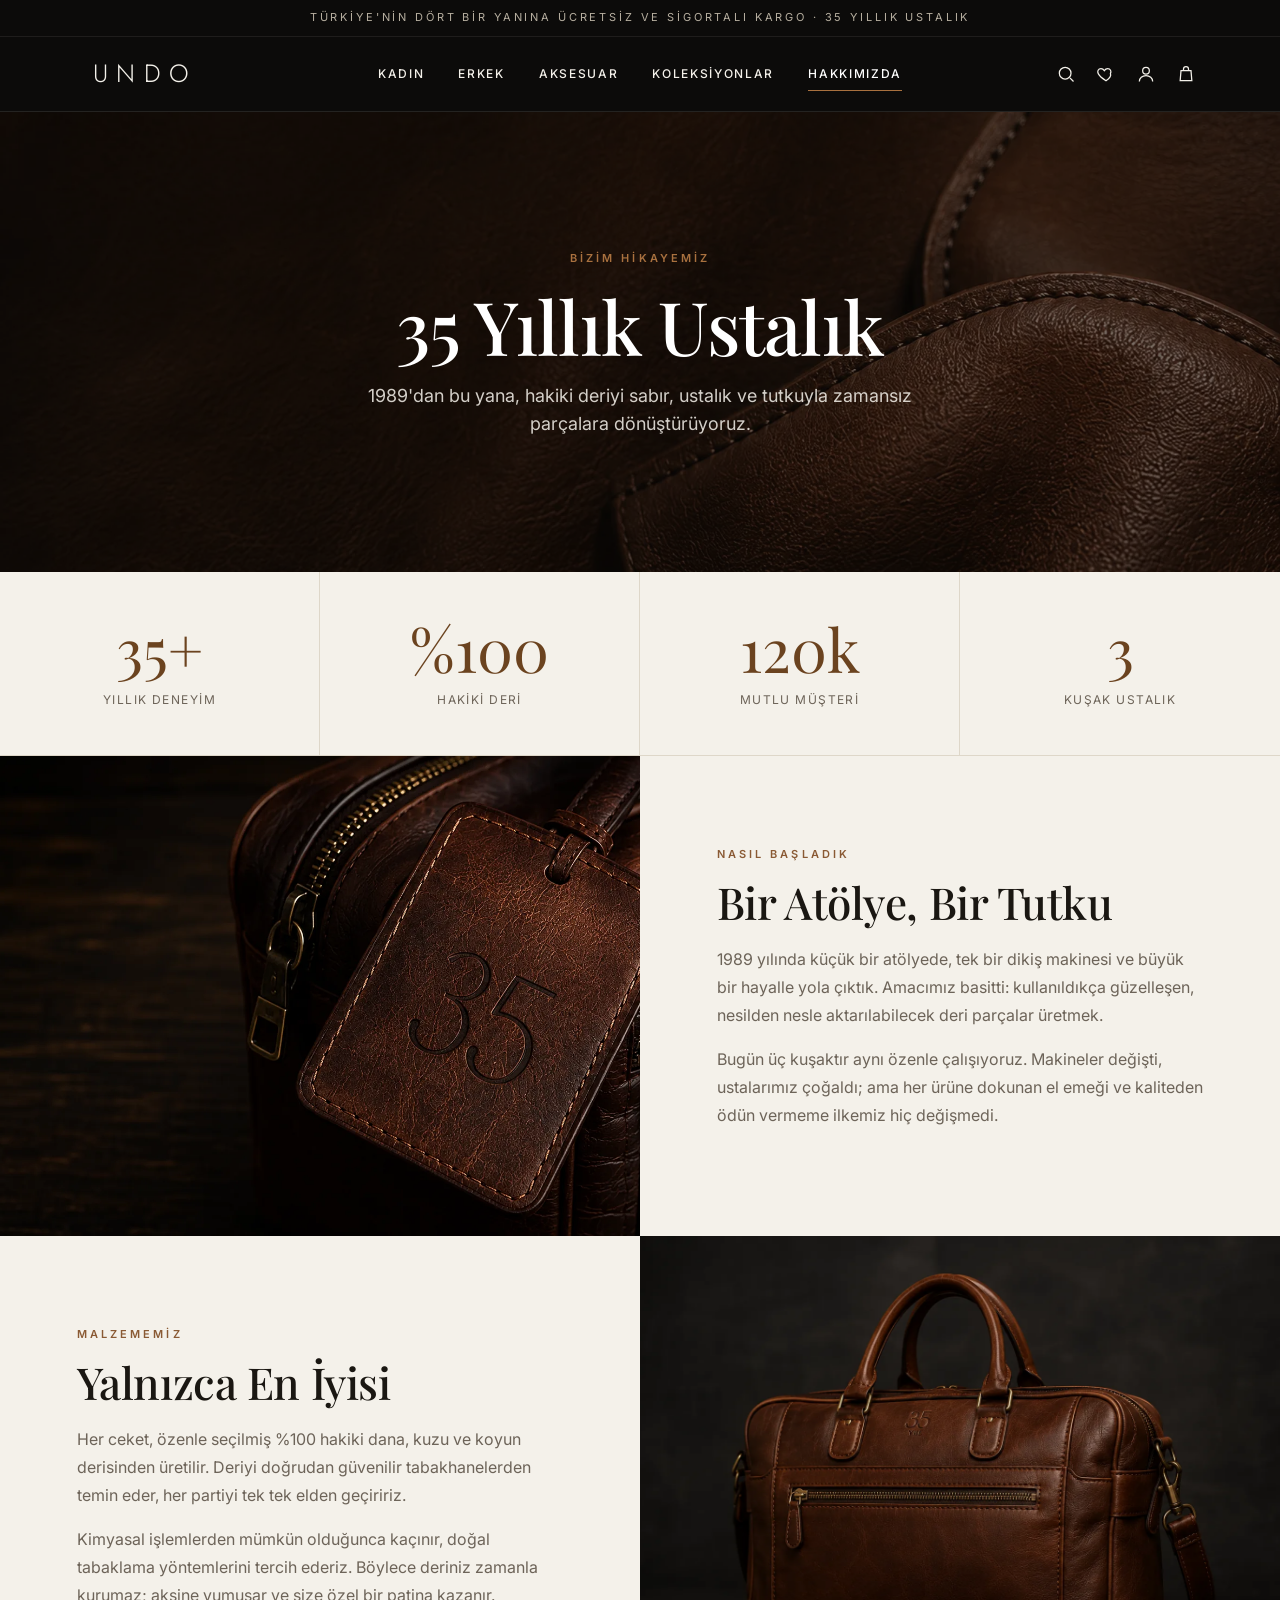
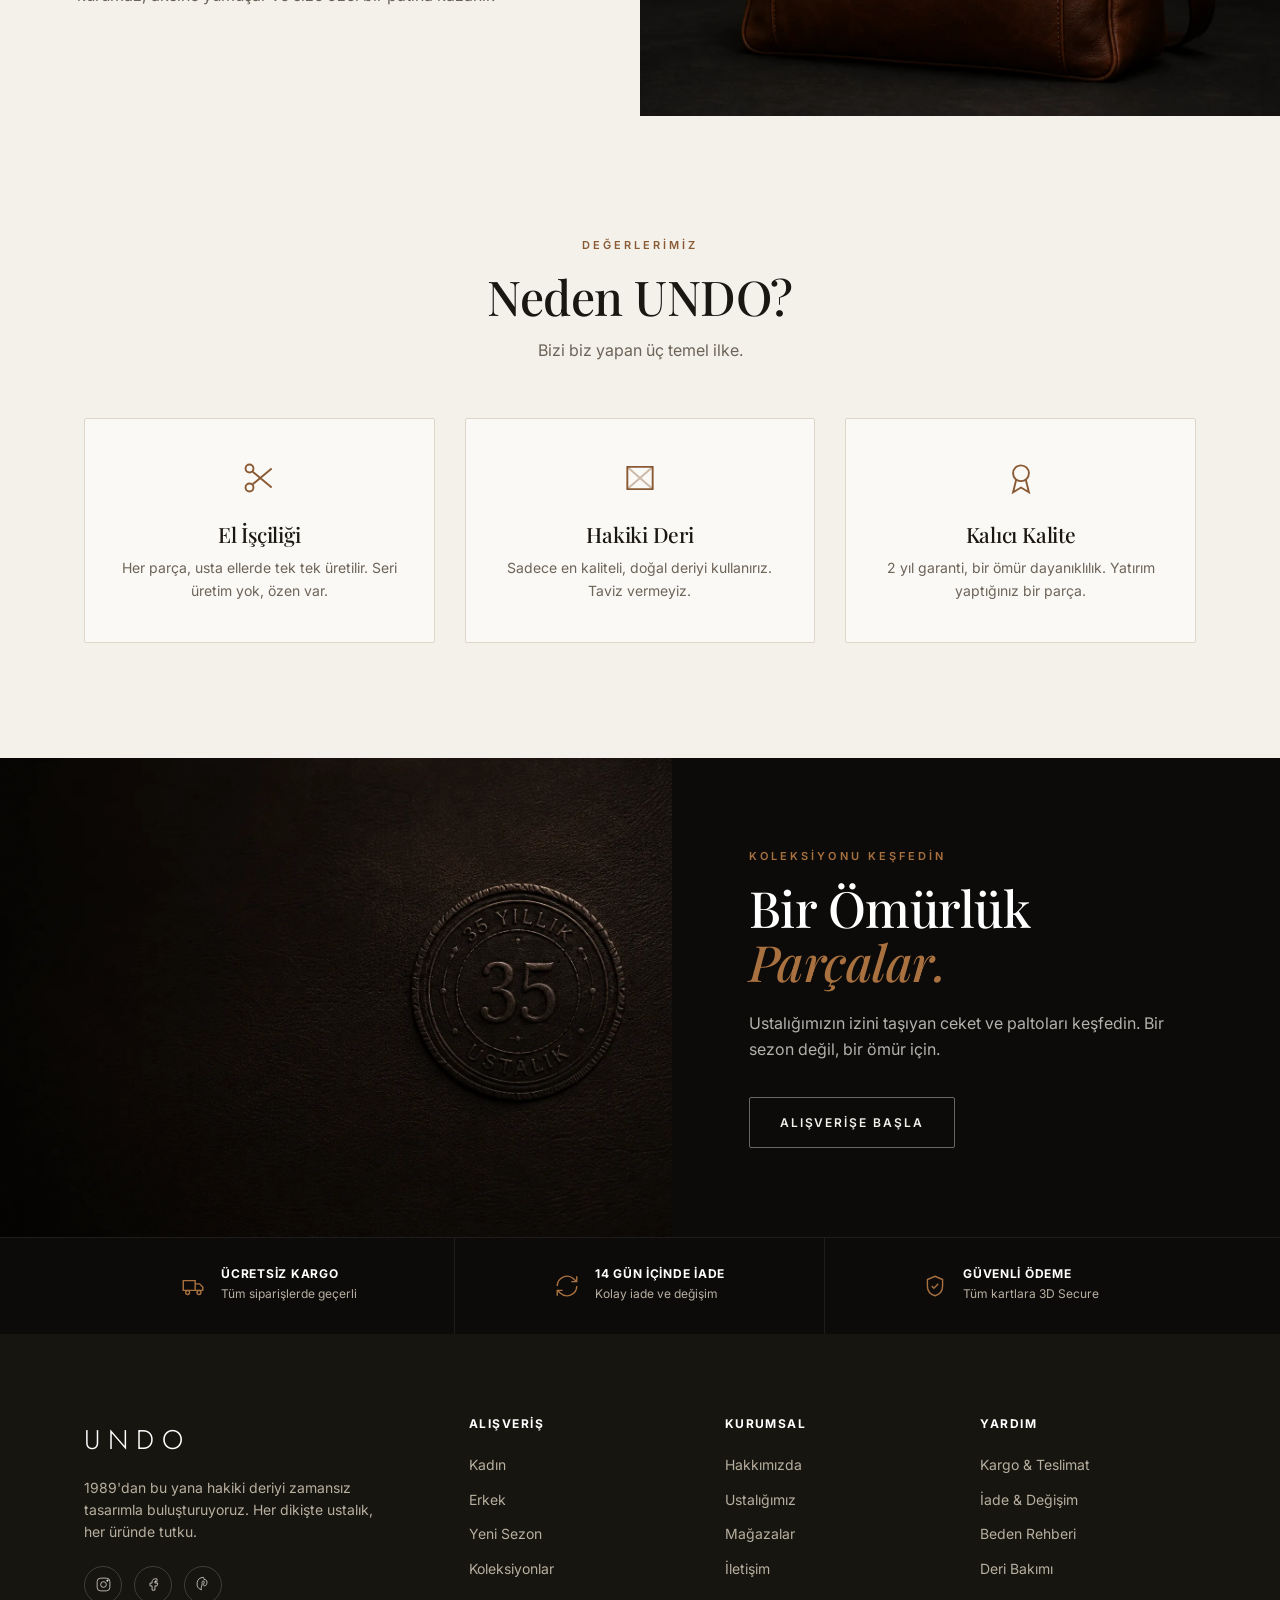
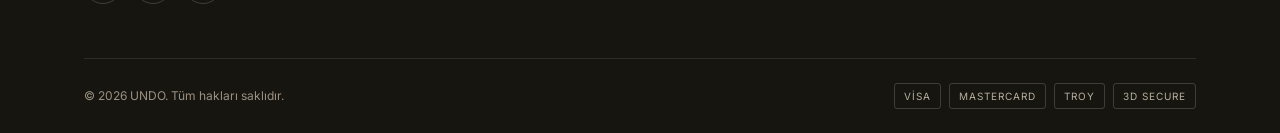
==== commit bc71b4c1: "Site polish ve gercek urun fotograflari - 42 mock urun ve 93 temiz WebP gorsel eklendi (arka plan ve" ====
--- a/about.html
+++ b/about.html
@@ -5,6 +5,8 @@
 <meta name="viewport" content="width=device-width, initial-scale=1">
 <title>Hakkımızda · UNDO</title>
 <meta name="description" content="1989'dan bu yana hakiki deriyi zamansız tasarımla buluşturan UNDO'nun hikayesi.">
+<link rel="icon" href="assets/favicon.svg" type="image/svg+xml">
+<meta name="theme-color" content="#0c0b0a">
 <link rel="preconnect" href="https://fonts.googleapis.com">
 <link rel="preconnect" href="https://fonts.gstatic.com" crossorigin>
 <link href="https://fonts.googleapis.com/css2?family=Playfair+Display:ital,wght@0,400;0,500;0,600;1,400;1,500&family=Inter:wght@400;500;600;700&family=Jost:wght@300;400;500&display=swap" rel="stylesheet">
@@ -58,7 +60,7 @@
   <div class="wrap">
     <div class="section-head reveal">
       <span class="eyebrow">Değerlerimiz</span>
-      <h2>Neden 35?</h2>
+      <h2>Neden UNDO?</h2>
       <p>Bizi biz yapan üç temel ilke.</p>
     </div>
     <div class="values-grid reveal" id="about-values"></div>
@@ -83,10 +85,10 @@
 <script src="js/auth.js"></script>
 <script src="js/app.js"></script>
 <script>
-  document.getElementById("about-bg").innerHTML = `<img src="${scenePH('siyah')}" alt="">`;
-  document.getElementById("about-img1").src = scenePH('kahve');
-  document.getElementById("about-img2").src = scenePH('taba');
-  document.getElementById("about-img3").src = scenePH('siyah');
+  document.getElementById("about-bg").innerHTML = `<img src="${ASSETS.hero}" alt="">`;
+  document.getElementById("about-img1").src = ASSETS.footer;
+  document.getElementById("about-img2").src = ASSETS.cat.koleksiyon;
+  document.getElementById("about-img3").src = ASSETS.story;
   document.getElementById("about-values").innerHTML = [
     [IC.scissors,"El İşçiliği","Her parça, usta ellerde tek tek üretilir. Seri üretim yok, özen var."],
     [IC.leather,"Hakiki Deri","Sadece en kaliteli, doğal deriyi kullanırız. Taviz vermeyiz."],
--- a/css/style.css
+++ b/css/style.css
@@ -19,7 +19,6 @@
   --text-soft:  #6d6459;
   --text-mute:  #9a9184;
   --on-dark:    #f4f1ea;
-  --on-dark-soft:#b7 afa0;
   --on-dark-soft:#b7afa0;
 
   /* Leather accents */
@@ -268,7 +267,7 @@
 /* Newsletter — foto arka planlı varyant (mockup) */
 .news-photo { position: relative; overflow: hidden; background: var(--ink); }
 .news-photo::before { content: ""; position: absolute; inset: 0; z-index: 0;
-  background: url("../assets/footer.png") center right / cover no-repeat; opacity: .55; }
+  background: url("../assets/footer.webp") center right / cover no-repeat; opacity: .55; }
 .news-photo::after { content: ""; position: absolute; inset: 0; z-index: 1;
   background: linear-gradient(90deg, rgba(12,11,10,.94) 0%, rgba(12,11,10,.62) 55%, rgba(12,11,10,.2) 100%); }
 .news-photo .news-inner { position: relative; z-index: 2; margin: 0; text-align: left; max-width: 520px; }
@@ -540,8 +539,8 @@
 }
 @media (max-width: 720px) {
   .shop-layout { grid-template-columns: 1fr; }
-  .filters { position: fixed; inset: 0 0 0 auto; width: min(84vw,320px); background: var(--cream); z-index: 90; transform: translateX(100%); transition: transform .4s var(--ease); padding: 80px 24px 30px; overflow-y: auto; box-shadow: -20px 0 50px -20px rgba(0,0,0,.3); }
-  .filters.open { transform: translateX(0); }
+  .filters { position: fixed; inset: 0 0 0 auto; width: min(84vw,320px); background: var(--cream); z-index: 90; transform: translateX(100%); transition: transform .4s var(--ease); padding: 80px 24px 30px; overflow-y: auto; }
+  .filters.open { transform: translateX(0); box-shadow: -20px 0 50px -20px rgba(0,0,0,.3); }
   .filters .close-filters { display: inline-flex; position: absolute; top: 24px; right: 24px; }
   .filter-toggle-mobile { display: inline-flex; align-items: center; gap: 8px; padding: 10px 16px; border: 1px solid var(--line); border-radius: var(--radius); font-size: 12px; letter-spacing: .08em; text-transform: uppercase; font-weight: 600; }
   .filter-toggle-mobile svg { width: 16px; height: 16px; }
@@ -682,7 +681,7 @@
 .video-label { position: absolute; bottom: 34px; left: 0; right: 0; text-align: center; color: rgba(244,241,234,.72);
   font-size: 11px; letter-spacing: .22em; text-transform: uppercase; }
 .story-video video { position: absolute; inset: 0; width: 100%; height: 100%; object-fit: cover; }
-.story-seal { position: relative; background: var(--ink) url("../assets/story.png") right center / cover no-repeat; }
+.story-seal { position: relative; background: var(--ink) url("../assets/story.webp") right center / cover no-repeat; }
 .story-seal::before { content: ""; position: absolute; inset: 0;
   background: linear-gradient(90deg, rgba(12,11,10,.94) 22%, rgba(12,11,10,.5) 70%, rgba(12,11,10,.12) 100%); }
 .story-seal > * { position: relative; z-index: 1; }
@@ -699,3 +698,91 @@
   .auth-card { padding: 30px 22px; }
   .rev-big { font-size: 42px; }
 }
+
+/* ============================================================
+   ÜRÜN GÖRSELLERİ — şeffaf kesimler (tuval içinde ortalanır)
+   ============================================================ */
+.product-card .thumb, .main-image, .thumbs button, .cart-thumb {
+  background: radial-gradient(ellipse at 50% 36%, #fffefb 0%, var(--paper) 52%, #f0ebe0 100%);
+}
+.product-card .thumb > a { display: block; height: 100%; }
+.product-card .thumb img, .main-image img, .thumbs img, .cart-thumb img,
+.order-thumbs img, .track-item img { object-fit: contain; }
+.product-card .thumb img, .main-image img { filter: drop-shadow(0 14px 16px rgba(30,22,12,.16)); }
+.product-card .thumb { transition: border-color .4s var(--ease), box-shadow .4s var(--ease); }
+.product-card:hover .thumb { border-color: #cfc5b2; box-shadow: var(--shadow-sm); }
+.product-card .thumb .thumb-alt { position: absolute; inset: 0; opacity: 0; }
+@media (hover: hover) {
+  .product-card:hover .thumb .thumb-alt { opacity: 1; }
+  .product-card:hover .thumb img:not(.thumb-alt):has(+ .thumb-alt) { opacity: 0; }
+}
+.thumbs button:hover { border-color: var(--text-mute); }
+.price, .pdp-price, .line-price, .ol-price { font-variant-numeric: tabular-nums; }
+
+/* ============================================================
+   ARAMA ÇUBUĞU
+   ============================================================ */
+.search-bar {
+  position: absolute; top: 100%; left: 0; right: 0; background: var(--ink);
+  border-top: 1px solid rgba(244,241,234,.1); border-bottom: 1px solid rgba(244,241,234,.1);
+  opacity: 0; visibility: hidden; transform: translateY(-6px);
+  transition: opacity .25s var(--ease), transform .25s var(--ease), visibility .25s;
+}
+.search-bar.open { opacity: 1; visibility: visible; transform: none; }
+.search-bar-inner { display: flex; align-items: center; gap: 14px; padding-block: 12px; }
+.search-bar-inner > svg { width: 19px; height: 19px; stroke-width: 1.5; color: var(--on-dark-soft); flex-shrink: 0; }
+.search-bar input {
+  flex: 1; min-width: 0; background: transparent; border: none; outline: none;
+  color: var(--on-dark); padding: 8px 0; font-size: 15px;
+}
+.search-bar input::placeholder { color: var(--on-dark-soft); }
+
+/* ============================================================
+   ERİŞİLEBİLİRLİK & İNCE AYARLAR
+   ============================================================ */
+::selection { background: var(--tan); color: #fff; }
+a:focus-visible, button:focus-visible, input:focus-visible, select:focus-visible, textarea:focus-visible {
+  outline: 2px solid var(--caramel); outline-offset: 3px;
+}
+.search-bar input:focus-visible { outline: none; }
+.btn:active { transform: translateY(0); }
+.pdp > *, .gallery > * { min-width: 0; }
+.thumbs[hidden] { display: none; }
+.gallery:has(.thumbs[hidden]) { grid-template-columns: 1fr; }
+.empty-state .btn svg { margin: 0; }
+
+/* Dokunmatik ekranda üzerine gelme yok: kritik kontroller hep görünür */
+@media (hover: none) {
+  .wish { opacity: 1; transform: none; }
+  .quick-add { opacity: 1; transform: none; left: auto; right: 8px; bottom: 8px; }
+  .quick-add .btn { width: auto; padding: 7px 10px; font-size: 9px; letter-spacing: .08em; background: rgba(12,11,10,.82); }
+}
+
+@media (max-width: 720px) {
+  .topbar { letter-spacing: .12em; font-size: 10px; padding: 8px 12px; }
+  .shop-toolbar { flex-wrap: wrap; gap: 12px; }
+  .result-count { order: 3; width: 100%; }
+  .tab-nav { gap: 24px; overflow-x: auto; scrollbar-width: none; }
+  .tab-nav button { white-space: nowrap; flex-shrink: 0; }
+  .cart-row { grid-template-columns: 76px 1fr; }
+  .cart-row .line-price { grid-column: 2; text-align: left; }
+  .feature { padding: 24px 20px; }
+}
+@media (max-width: 460px) {
+  /* telefonda da ürünler yan yana: tek sütun çok uzun liste yapıyor */
+  .product-grid, .product-grid.cols-4, .product-grid.cols-3 { grid-template-columns: repeat(2,1fr); gap: 22px 12px; }
+  .features-grid { grid-template-columns: 1fr; }
+  .feature, .feature:nth-child(1), .feature:nth-child(2) { border-right: none; border-bottom: 1px solid var(--line); }
+  .feature:last-child { border-bottom: none; }
+  .product-meta { flex-wrap: wrap; gap: 4px; }
+}
+
+@media (prefers-reduced-motion: reduce) {
+  html { scroll-behavior: auto; }
+  *, *::before, *::after { animation-duration: .01ms !important; transition-duration: .01ms !important; }
+  .reveal { opacity: 1; transform: none; }
+}
+
+/* Koyu fotoğraflı alanlarda ana düğme zeminde kaybolmasın */
+.hero .btn-solid, .news-photo .btn-solid { background: var(--on-dark); color: var(--ink); }
+.hero .btn-solid:hover, .news-photo .btn-solid:hover { background: var(--caramel); color: #fff; }
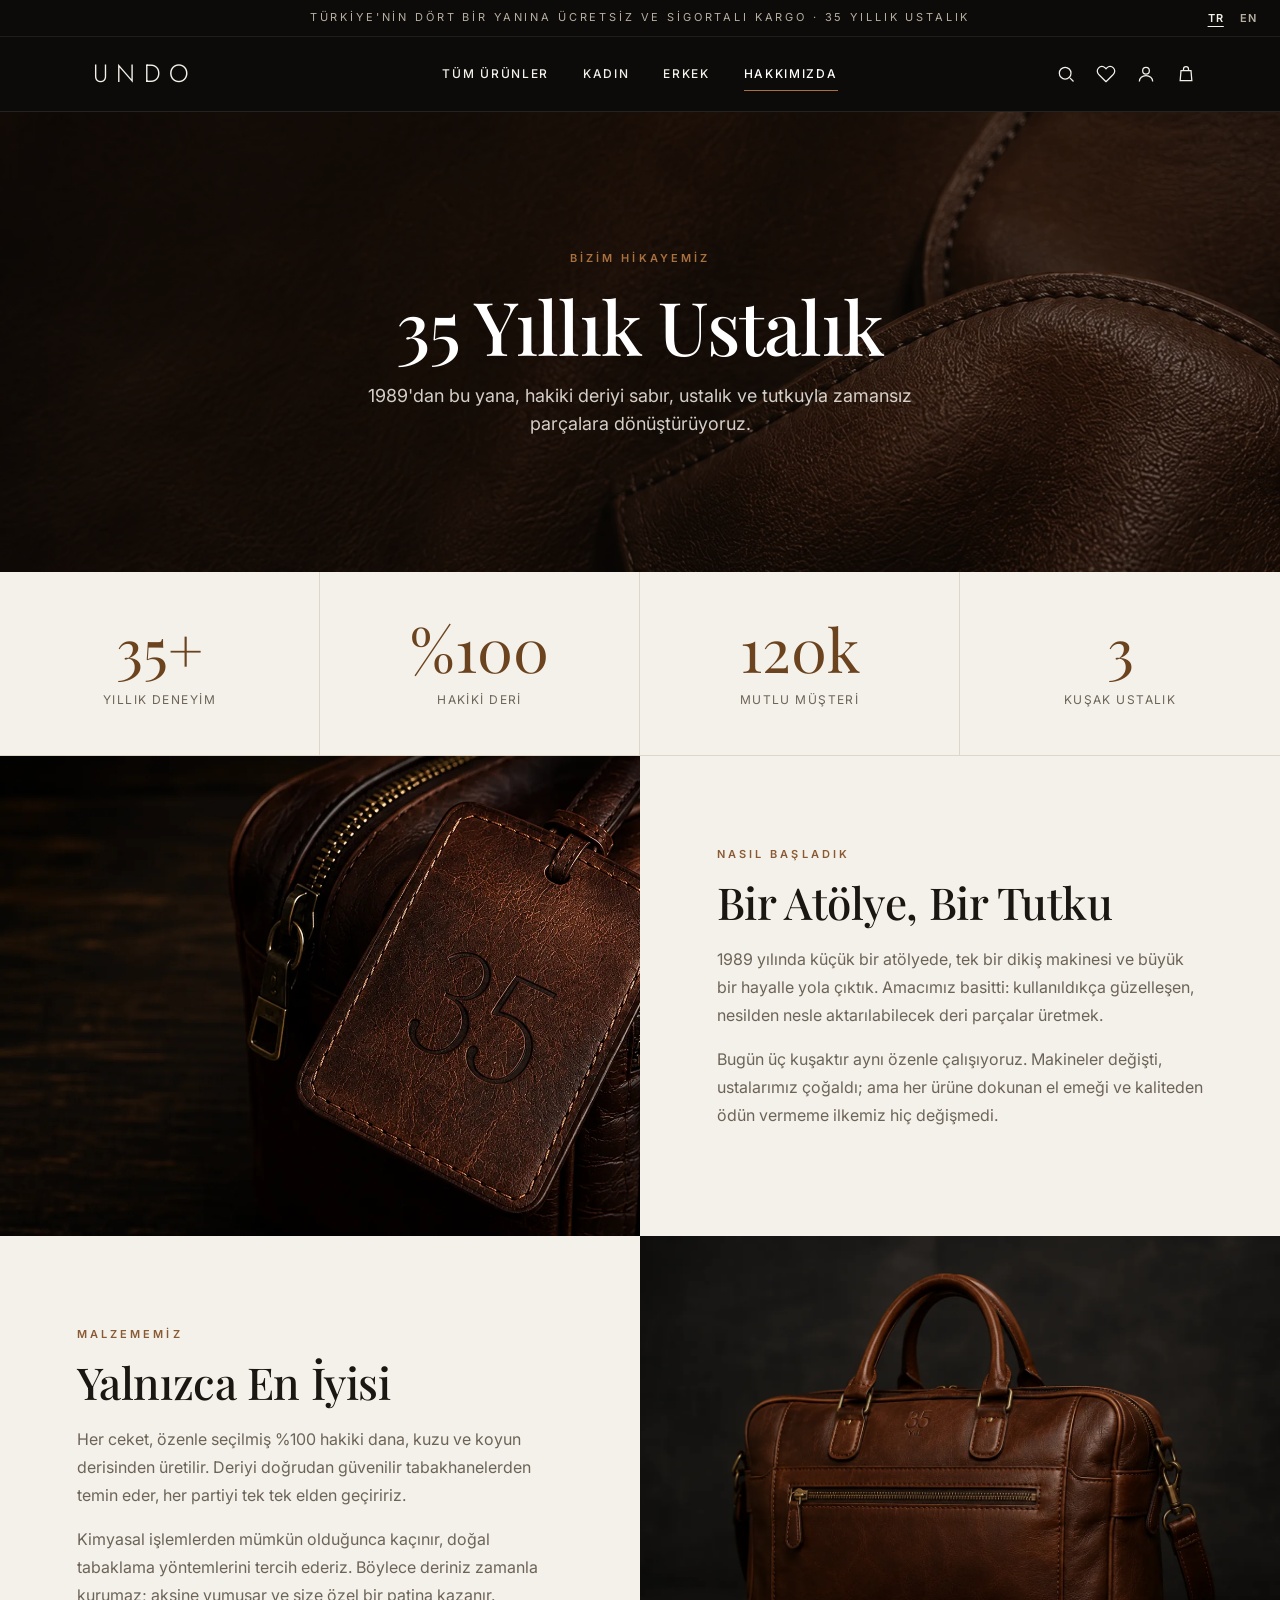
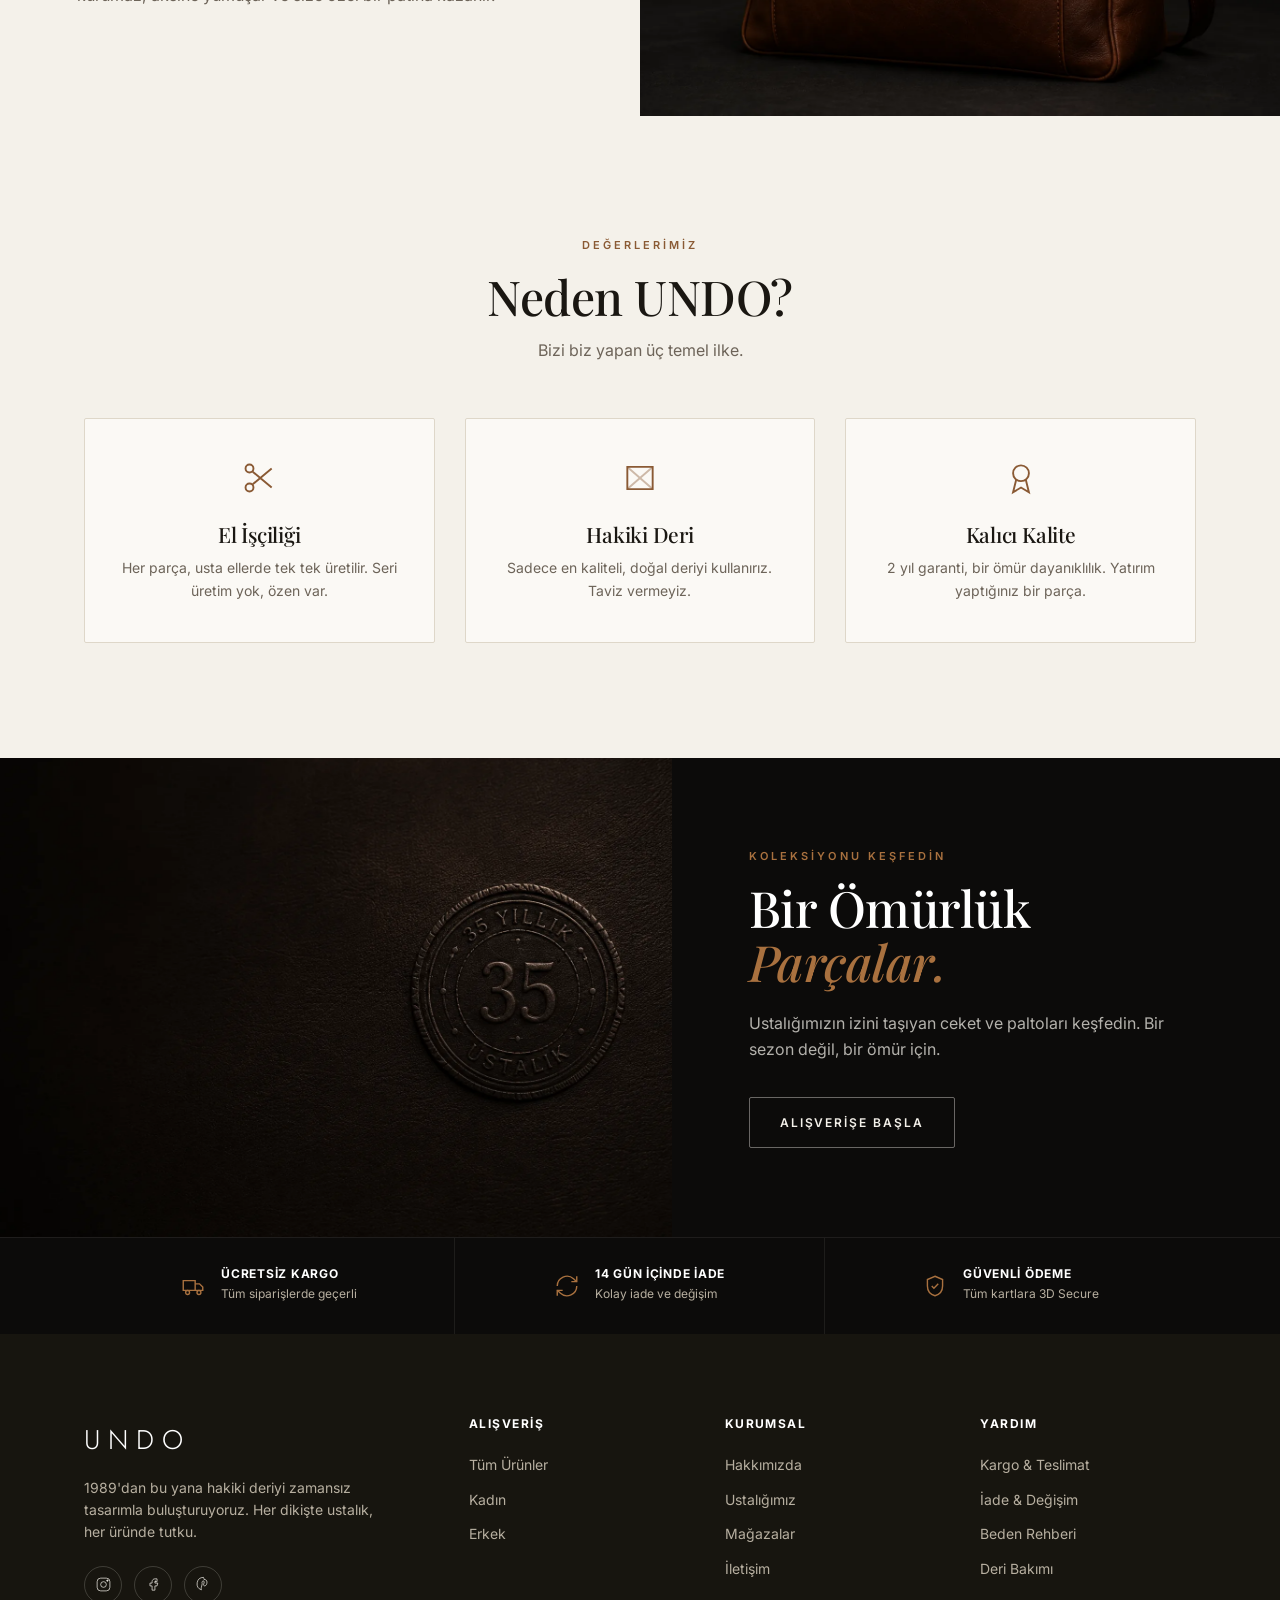
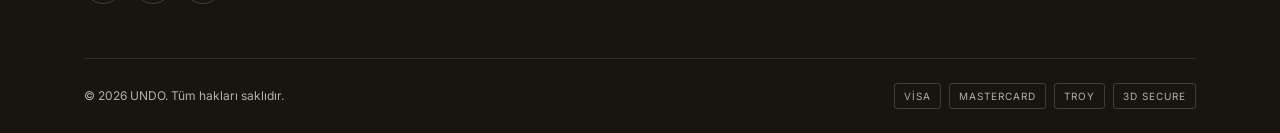
==== commit dfa82e1d: "Turkce ve Ingilizce dil destegi ekle" ====
--- a/about.html
+++ b/about.html
@@ -3,6 +3,7 @@
 <head>
 <meta charset="UTF-8">
 <meta name="viewport" content="width=device-width, initial-scale=1">
+<script src="js/i18n.js"></script>
 <title>Hakkımızda · UNDO</title>
 <meta name="description" content="1989'dan bu yana hakiki deriyi zamansız tasarımla buluşturan UNDO'nun hikayesi.">
 <link rel="icon" href="assets/favicon.svg" type="image/svg+xml">
--- a/css/style.css
+++ b/css/style.css
@@ -17,7 +17,7 @@
   /* Text */
   --text:       #1a1712;
   --text-soft:  #6d6459;
-  --text-mute:  #9a9184;
+  --text-mute:  #756c60;
   --on-dark:    #f4f1ea;
   --on-dark-soft:#b7afa0;
 
@@ -98,6 +98,15 @@
   padding: 9px 16px; border-bottom: 1px solid rgba(244,241,234,.08);
   color: var(--on-dark-soft);
 }
+/* Dil seçici */
+.topbar { position: relative; padding-inline: 96px; }
+.lang-switch { display: flex; align-items: center; gap: 2px; letter-spacing: .1em; }
+.topbar .lang-switch { position: absolute; top: 50%; right: 16px; transform: translateY(-50%); }
+.lang-switch button { padding: 2px 7px; font-size: 11px; font-weight: 600; letter-spacing: inherit; color: var(--on-dark-soft); transition: color .25s; }
+.lang-switch button:hover { color: var(--on-dark); }
+.lang-switch button.active { color: var(--on-dark); text-decoration: underline; text-underline-offset: 4px; }
+.mobile-nav .lang-switch { margin-top: 26px; gap: 8px; }
+.mobile-nav .lang-switch button { min-width: 44px; min-height: 44px; font-size: 13px; }
 .site-header {
   position: sticky; top: 0; z-index: 60;
   background: var(--ink); color: var(--on-dark);
@@ -140,11 +149,11 @@
 
 /* mobile drawer */
 .mobile-nav {
-  position: fixed; inset: 0 0 0 auto; width: min(82vw, 340px); background: var(--ink);
-  color: var(--on-dark); z-index: 90; transform: translateX(100%); transition: transform .45s var(--ease);
+  position: fixed; inset: 0 auto 0 0; width: min(82vw, 340px); background: var(--ink);
+  color: var(--on-dark); z-index: 90; transform: translateX(-100%); transition: transform .45s var(--ease);
   padding: 90px 34px 40px; display: flex; flex-direction: column; gap: 4px;
 }
-.mobile-nav.open { transform: translateX(0); box-shadow: -30px 0 60px -20px rgba(0,0,0,.6); }
+.mobile-nav.open { transform: translateX(0); box-shadow: 30px 0 60px -20px rgba(0,0,0,.6); }
 .mobile-nav a { font-family: var(--serif); font-size: 24px; padding: 12px 0; border-bottom: 1px solid rgba(244,241,234,.09); }
 .mobile-nav .close { position: absolute; top: 26px; right: 28px; color: var(--on-dark); }
 .mobile-nav .close svg { width: 26px; height: 26px; }
@@ -196,9 +205,9 @@
 /* ============================================================
    CATEGORY GRID
    ============================================================ */
-.cat-grid { display: grid; grid-template-columns: repeat(4,1fr); gap: 18px; }
+.cat-grid { display: grid; grid-template-columns: repeat(2,1fr); gap: 18px; }
 .cat-card {
-  position: relative; aspect-ratio: 3/4; overflow: hidden; border-radius: var(--radius);
+  position: relative; aspect-ratio: 3/2; overflow: hidden; border-radius: var(--radius);
   display: flex; align-items: flex-end; color: #fff; isolation: isolate;
 }
 .cat-card img, .cat-card .ph { position: absolute; inset: 0; width: 100%; height: 100%; object-fit: cover; z-index: -2; transition: transform 1.1s var(--ease); }
@@ -308,7 +317,7 @@
 .footer-col a { display: block; color: var(--on-dark-soft); font-size: 14px; padding: 6px 0; transition: color .3s, padding-left .3s; }
 .footer-col a:hover { color: #fff; padding-left: 4px; }
 .footer-bottom { border-top: 1px solid rgba(244,241,234,.1); padding: 24px 0; display: flex; justify-content: space-between; align-items: center; gap: 16px; flex-wrap: wrap; }
-.footer-bottom p { font-size: 12px; color: var(--text-mute); }
+.footer-bottom p { font-size: 12px; color: var(--on-dark-soft); }
 .pay-icons { display: flex; gap: 8px; align-items: center; }
 .pay-icons span { font-size: 10px; letter-spacing: .1em; color: var(--on-dark-soft); border: 1px solid rgba(244,241,234,.18); padding: 4px 9px; border-radius: 3px; text-transform: uppercase; }
 
@@ -349,7 +358,7 @@
 /* ============================================================
    PRODUCT DETAIL
    ============================================================ */
-.pdp { display: grid; grid-template-columns: 1fr 1fr; gap: 60px; padding: 20px 0 90px; align-items: start; }
+.pdp { display: grid; grid-template-columns: minmax(0,3fr) minmax(360px,2fr); gap: 60px; padding: 20px 0 90px; align-items: start; }
 .gallery { display: grid; grid-template-columns: 76px 1fr; gap: 16px; position: sticky; top: 96px; }
 .thumbs { display: flex; flex-direction: column; gap: 12px; }
 .thumbs button { aspect-ratio: 4/5; border: 1px solid var(--line); border-radius: var(--radius); overflow: hidden; background: var(--paper); transition: border-color .3s; }
@@ -389,19 +398,23 @@
 .assurance h5 { font-family: var(--sans); font-size: 12px; font-weight: 700; margin-bottom: 2px; }
 .assurance p { font-size: 11px; color: var(--text-soft); line-height: 1.4; }
 
-/* tabs */
-.tabs { border-top: 1px solid var(--line); margin-top: 60px; }
-.tab-nav { display: flex; gap: 34px; border-bottom: 1px solid var(--line); }
-.tab-nav button { padding: 20px 0; font-size: 13px; letter-spacing: .1em; text-transform: uppercase; font-weight: 600; color: var(--text-mute); position: relative; }
-.tab-nav button.active { color: var(--text); }
-.tab-nav button.active::after { content: ""; position: absolute; left: 0; bottom: -1px; height: 2px; width: 100%; background: var(--ink); }
-.tab-body { padding: 34px 0; max-width: 760px; }
-.tab-panel { display: none; }
-.tab-panel.active { display: block; }
-.tab-panel p { color: var(--text-soft); margin-bottom: 14px; line-height: 1.7; }
-.tab-panel ul { display: grid; gap: 10px; }
-.tab-panel ul li { position: relative; padding-left: 22px; color: var(--text-soft); }
-.tab-panel ul li::before { content: ""; position: absolute; left: 0; top: 9px; width: 6px; height: 6px; background: var(--tan); border-radius: 999px; }
+/* açık detay bölümleri (sekme içeriği kaçırılıyordu) */
+.pdp-sections { border-top: 1px solid var(--line); margin-top: 20px; }
+.pdp-section { display: grid; grid-template-columns: 240px minmax(0, 1fr); gap: 40px; padding: 36px 0; border-bottom: 1px solid var(--line); scroll-margin-top: 96px; }
+.pdp-section h2 { font-size: 23px; }
+.pdp-section > div { max-width: 720px; }
+.pdp-section p { color: var(--text-soft); margin-bottom: 14px; line-height: 1.7; }
+.pdp-section p:last-child { margin-bottom: 0; }
+.pdp-section ul { display: grid; gap: 10px; }
+.pdp-section ul li { position: relative; padding-left: 22px; color: var(--text-soft); }
+.pdp-section ul li::before { content: ""; position: absolute; left: 0; top: 10px; width: 6px; height: 6px; background: var(--tan); border-radius: 999px; }
+.size-table-wrap { overflow-x: auto; margin: 18px 0 10px; }
+.size-table { width: 100%; border-collapse: collapse; font-size: 14px; font-variant-numeric: tabular-nums; }
+.size-table th, .size-table td { padding: 11px 14px; text-align: left; border-bottom: 1px solid var(--line); white-space: nowrap; }
+.size-table thead th { font-size: 11px; letter-spacing: .1em; text-transform: uppercase; color: var(--text-soft); font-weight: 700; }
+.size-table tbody th { font-weight: 700; }
+.size-table tbody tr.active { background: var(--cream-2); }
+.pdp-section .size-note { font-size: 12px; color: var(--text-mute); margin: 0; }
 
 /* ============================================================
    CART
@@ -512,7 +525,6 @@
    ============================================================ */
 @media (max-width: 1080px) {
   .footer-top { grid-template-columns: 1fr 1fr; gap: 34px; }
-  .cat-grid { grid-template-columns: repeat(2,1fr); }
 }
 @media (max-width: 900px) {
   .main-nav { display: none; }
@@ -661,7 +673,7 @@
 .timeline { display: flex; justify-content: space-between; position: relative; margin-bottom: 28px; }
 .timeline::before { content: ""; position: absolute; top: 16px; left: 6%; right: 6%; height: 2px; background: var(--line); z-index: 0; }
 .tl-step { display: flex; flex-direction: column; align-items: center; gap: 8px; flex: 1; position: relative; z-index: 1; }
-.tl-dot { width: 34px; height: 34px; border-radius: 50%; background: var(--cream-2); border: 2px solid var(--line); display: flex; align-items: center; justify-content: center; font-size: 13px; font-weight: 700; color: var(--text-mute); }
+.tl-dot { width: 34px; height: 34px; border-radius: 50%; background: var(--cream-2); border: 2px solid var(--line); display: flex; align-items: center; justify-content: center; font-size: 13px; font-weight: 700; color: var(--text-soft); }
 .tl-dot svg { width: 16px; height: 16px; stroke: #fff; }
 .tl-step.done .tl-dot { background: var(--tan); border-color: var(--tan); color: #fff; }
 .tl-step.current .tl-dot { box-shadow: 0 0 0 5px rgba(138,90,52,.15); }
@@ -671,16 +683,7 @@
 .track-item { display: flex; align-items: center; gap: 12px; font-size: 14px; color: var(--text-soft); }
 .track-item img { width: 44px; height: 52px; object-fit: cover; border-radius: 2px; border: 1px solid var(--line); }
 
-/* Story: sol video alanı + sağ metin (mühür arka planlı) */
-.story-video { position: relative; min-height: 460px; display: flex; align-items: center; justify-content: center;
-  background: radial-gradient(circle at 50% 42%, #241c15, #0c0b0a 78%); cursor: pointer; }
-.video-play { width: 78px; height: 78px; border-radius: 50%; background: rgba(244,241,234,.12);
-  border: 2px solid rgba(244,241,234,.55); display: flex; align-items: center; justify-content: center; transition: all .35s var(--ease); }
-.video-play svg { width: 26px; height: 26px; fill: #fff; margin-left: 4px; }
-.story-video:hover .video-play { background: var(--tan); border-color: var(--tan); transform: scale(1.08); }
-.video-label { position: absolute; bottom: 34px; left: 0; right: 0; text-align: center; color: rgba(244,241,234,.72);
-  font-size: 11px; letter-spacing: .22em; text-transform: uppercase; }
-.story-video video { position: absolute; inset: 0; width: 100%; height: 100%; object-fit: cover; }
+/* Story: sol görsel + sağ metin (mühür arka planlı) */
 .story-seal { position: relative; background: var(--ink) url("../assets/story.webp") right center / cover no-repeat; }
 .story-seal::before { content: ""; position: absolute; inset: 0;
   background: linear-gradient(90deg, rgba(12,11,10,.94) 22%, rgba(12,11,10,.5) 70%, rgba(12,11,10,.12) 100%); }
@@ -760,10 +763,9 @@
 
 @media (max-width: 720px) {
   .topbar { letter-spacing: .12em; font-size: 10px; padding: 8px 12px; }
+  .topbar .lang-switch { display: none; }
   .shop-toolbar { flex-wrap: wrap; gap: 12px; }
   .result-count { order: 3; width: 100%; }
-  .tab-nav { gap: 24px; overflow-x: auto; scrollbar-width: none; }
-  .tab-nav button { white-space: nowrap; flex-shrink: 0; }
   .cart-row { grid-template-columns: 76px 1fr; }
   .cart-row .line-price { grid-column: 2; text-align: left; }
   .feature { padding: 24px 20px; }
@@ -786,3 +788,109 @@
 /* Koyu fotoğraflı alanlarda ana düğme zeminde kaybolmasın */
 .hero .btn-solid, .news-photo .btn-solid { background: var(--on-dark); color: var(--ink); }
 .hero .btn-solid:hover, .news-photo .btn-solid:hover { background: var(--caramel); color: #fff; }
+
+.main-nav a { white-space: nowrap; }
+
+/* Yapışkan galeri alçak ekranda taşmasın */
+@media (min-width: 901px) {
+  .main-image { max-height: calc(100vh - 116px); }
+}
+
+/* Telefonda altta sabit satın alma çubuğu: ana düğme ekrandan çıkınca görünür */
+.pdp-sticky { display: none; }
+@media (max-width: 900px) {
+  body[data-page="product"] { padding-bottom: 76px; }
+  .pdp-sticky {
+    position: fixed; left: 0; right: 0; bottom: 0; z-index: 55;
+    display: flex; align-items: center; justify-content: space-between; gap: 14px;
+    padding: 10px var(--gutter); padding-bottom: calc(10px + env(safe-area-inset-bottom));
+    background: var(--paper); border-top: 1px solid var(--line); box-shadow: 0 -10px 30px -22px rgba(30,22,12,.5);
+    transform: translateY(100%); visibility: hidden; transition: transform .3s var(--ease), visibility .3s;
+  }
+  .pdp-sticky.show { transform: none; visibility: visible; }
+  .pdp-sticky-info { min-width: 0; display: flex; flex-direction: column; line-height: 1.3; }
+  .pdp-sticky-info strong { font-size: 13px; font-weight: 600; white-space: nowrap; overflow: hidden; text-overflow: ellipsis; }
+  .pdp-sticky-info span { font-size: 14px; font-weight: 700; font-variant-numeric: tabular-nums; }
+  .pdp-sticky-info .old { display: none; }
+  .pdp-sticky .btn { flex-shrink: 0; height: 46px; padding: 0 20px; white-space: nowrap; }
+  body.has-sticky-buy .toast-wrap { bottom: 92px; }
+}
+
+/* Ürün görselini tam ekranda büyütme */
+.main-image-zoom { position: relative; display: block; width: 100%; height: 100%; padding: 0; cursor: zoom-in; outline-offset: -3px; }
+.zoom-hint {
+  position: absolute; right: 12px; bottom: 12px; width: 40px; height: 40px;
+  display: grid; place-items: center; border-radius: 999px;
+  background: rgba(255,255,255,.88); border: 1px solid var(--line); color: var(--ink);
+  transition: background .25s, color .25s;
+}
+.zoom-hint svg { width: 18px; height: 18px; }
+.main-image-zoom:hover .zoom-hint { background: var(--ink); color: var(--on-dark); }
+
+.lightbox {
+  position: fixed; inset: 0; z-index: 150; overflow: hidden; touch-action: none;
+  background: radial-gradient(ellipse at 50% 40%, #fffefb 0%, var(--paper) 55%, #f0ebe0 100%);
+  animation: lb-in .25s var(--ease);
+}
+.lightbox[hidden] { display: none; }
+@keyframes lb-in { from { opacity: 0; } to { opacity: 1; } }
+.lb-figure {
+  height: 100vh; height: 100dvh; margin: 0; padding: 24px 96px 18px;
+  display: grid; grid-template-rows: minmax(0,1fr) auto; justify-items: center; gap: 12px;
+}
+.lb-figure img {
+  width: 100%; height: 100%; max-width: 1000px; max-height: 1250px; min-height: 0;
+  object-fit: contain; filter: drop-shadow(0 14px 16px rgba(30,22,12,.16));
+  cursor: zoom-in; user-select: none; -webkit-user-select: none; transition: transform .25s var(--ease);
+}
+.lightbox.zoomed .lb-figure img { cursor: zoom-out; filter: none; }
+.lb-figure figcaption { position: relative; z-index: 1; font-size: 13px; letter-spacing: .04em; color: var(--text-soft); font-variant-numeric: tabular-nums; }
+.lb-close, .lb-zoom, .lb-nav {
+  position: absolute; z-index: 1; width: 48px; height: 48px;
+  display: grid; place-items: center; border-radius: 999px;
+  background: rgba(255,255,255,.88); border: 1px solid var(--line); color: var(--ink);
+  transition: background .25s, color .25s;
+}
+.lb-close:hover, .lb-zoom:hover, .lb-nav:hover { background: var(--ink); color: var(--on-dark); }
+.lb-close svg, .lb-zoom svg, .lb-nav svg { width: 22px; height: 22px; }
+.lb-close { top: 20px; right: 24px; }
+.lb-zoom { top: 20px; right: 84px; }
+.lightbox.zoomed .lb-zoom-v { display: none; }
+.lb-nav { top: 50%; transform: translateY(-50%); }
+.lb-nav[hidden] { display: none; }
+.lb-prev { left: 24px; }
+.lb-next { right: 24px; }
+@media (max-width: 720px) {
+  .lb-figure { padding: 72px 8px 14px; }
+  .lb-close { top: 12px; right: 12px; }
+  .lb-zoom { top: 12px; right: 68px; }
+  .lb-prev { left: 8px; }
+  .lb-next { right: 8px; }
+}
+
+/* ============================================================
+   ÜRÜN SAYFASI İLK EKRANI · KART · BEDEN FİLTRESİ
+   ============================================================ */
+.product-material { display: block; font-size: 12px; color: var(--text-soft); margin-bottom: 6px; }
+.pdp-material { font-size: 14px; color: var(--text-soft); padding: 12px 0; border-top: 1px solid var(--line); margin-bottom: 22px; }
+.pdp-material strong { color: var(--text); font-weight: 600; }
+#pdp-color-row[hidden] { display: none; }
+.opt-link { float: right; font-weight: 400; text-transform: none; letter-spacing: 0; color: var(--tan); font-size: 12px; }
+.opt-link:hover { color: var(--tan-deep); text-decoration: underline; }
+.size-select { margin-bottom: 12px; }
+.fit-note { font-size: 13px; color: var(--text-soft); line-height: 1.5; margin-bottom: 22px; }
+.pdp-actions { margin-bottom: 0; }
+.pdp-contact { font-size: 13px; color: var(--text-soft); text-align: center; margin-top: 14px; }
+.pdp-contact a { color: var(--tan); text-decoration: underline; }
+.pdp-contact[hidden] { display: none; }
+.pdp-assurances { margin-top: 24px; }
+.size-opts { display: flex; flex-wrap: wrap; gap: 8px; }
+.size-chip { min-width: 42px; height: 36px; padding: 0 10px; font-size: 12px; font-weight: 600; border: 1px solid var(--line); border-radius: var(--radius); background: var(--paper); transition: .2s; }
+.size-chip:hover { border-color: var(--text); }
+.size-chip.active { background: var(--ink); border-color: var(--ink); color: var(--on-dark); }
+.field label small { font-weight: 400; color: var(--text-mute); }
+@media (max-width: 720px) {
+  .pdp-section { grid-template-columns: minmax(0, 1fr); gap: 16px; padding: 28px 0; }
+  .size-table th, .size-table td { padding: 11px 8px; }
+  .size-table thead th { letter-spacing: .04em; }
+}
